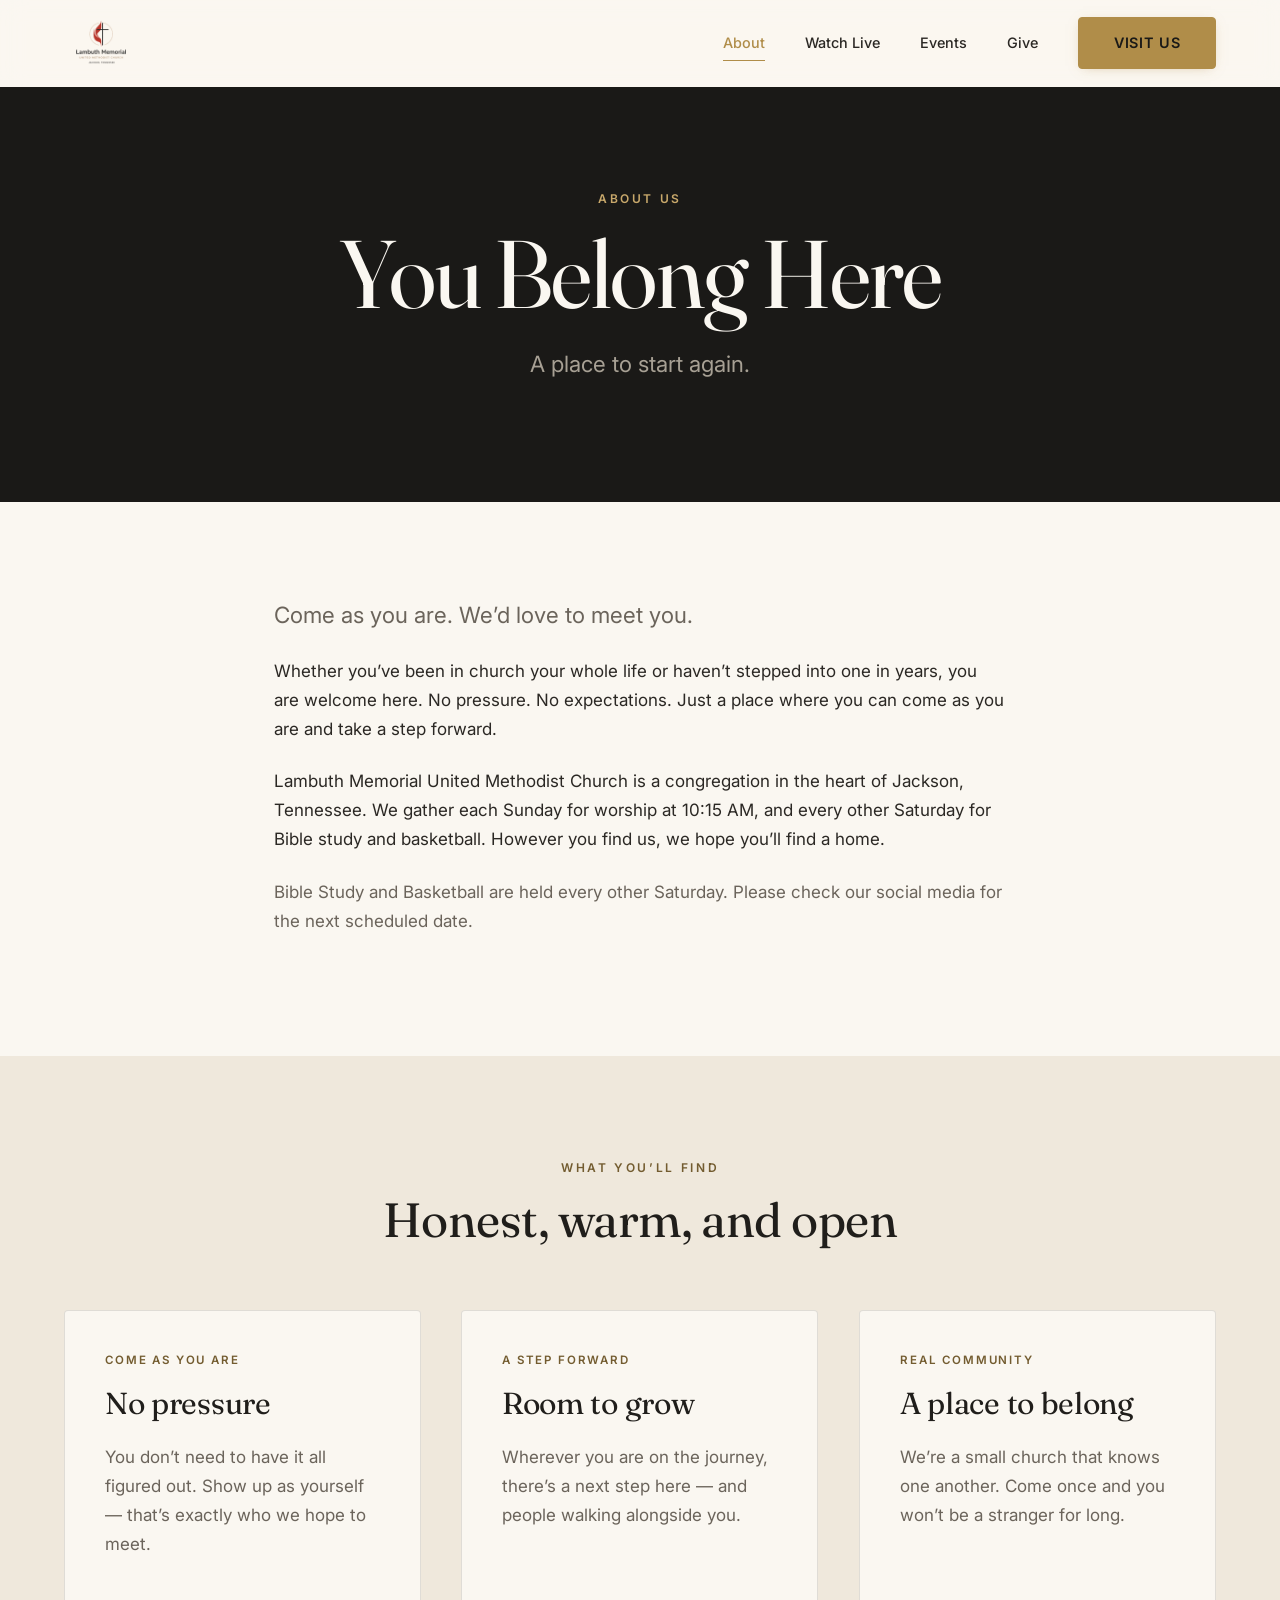
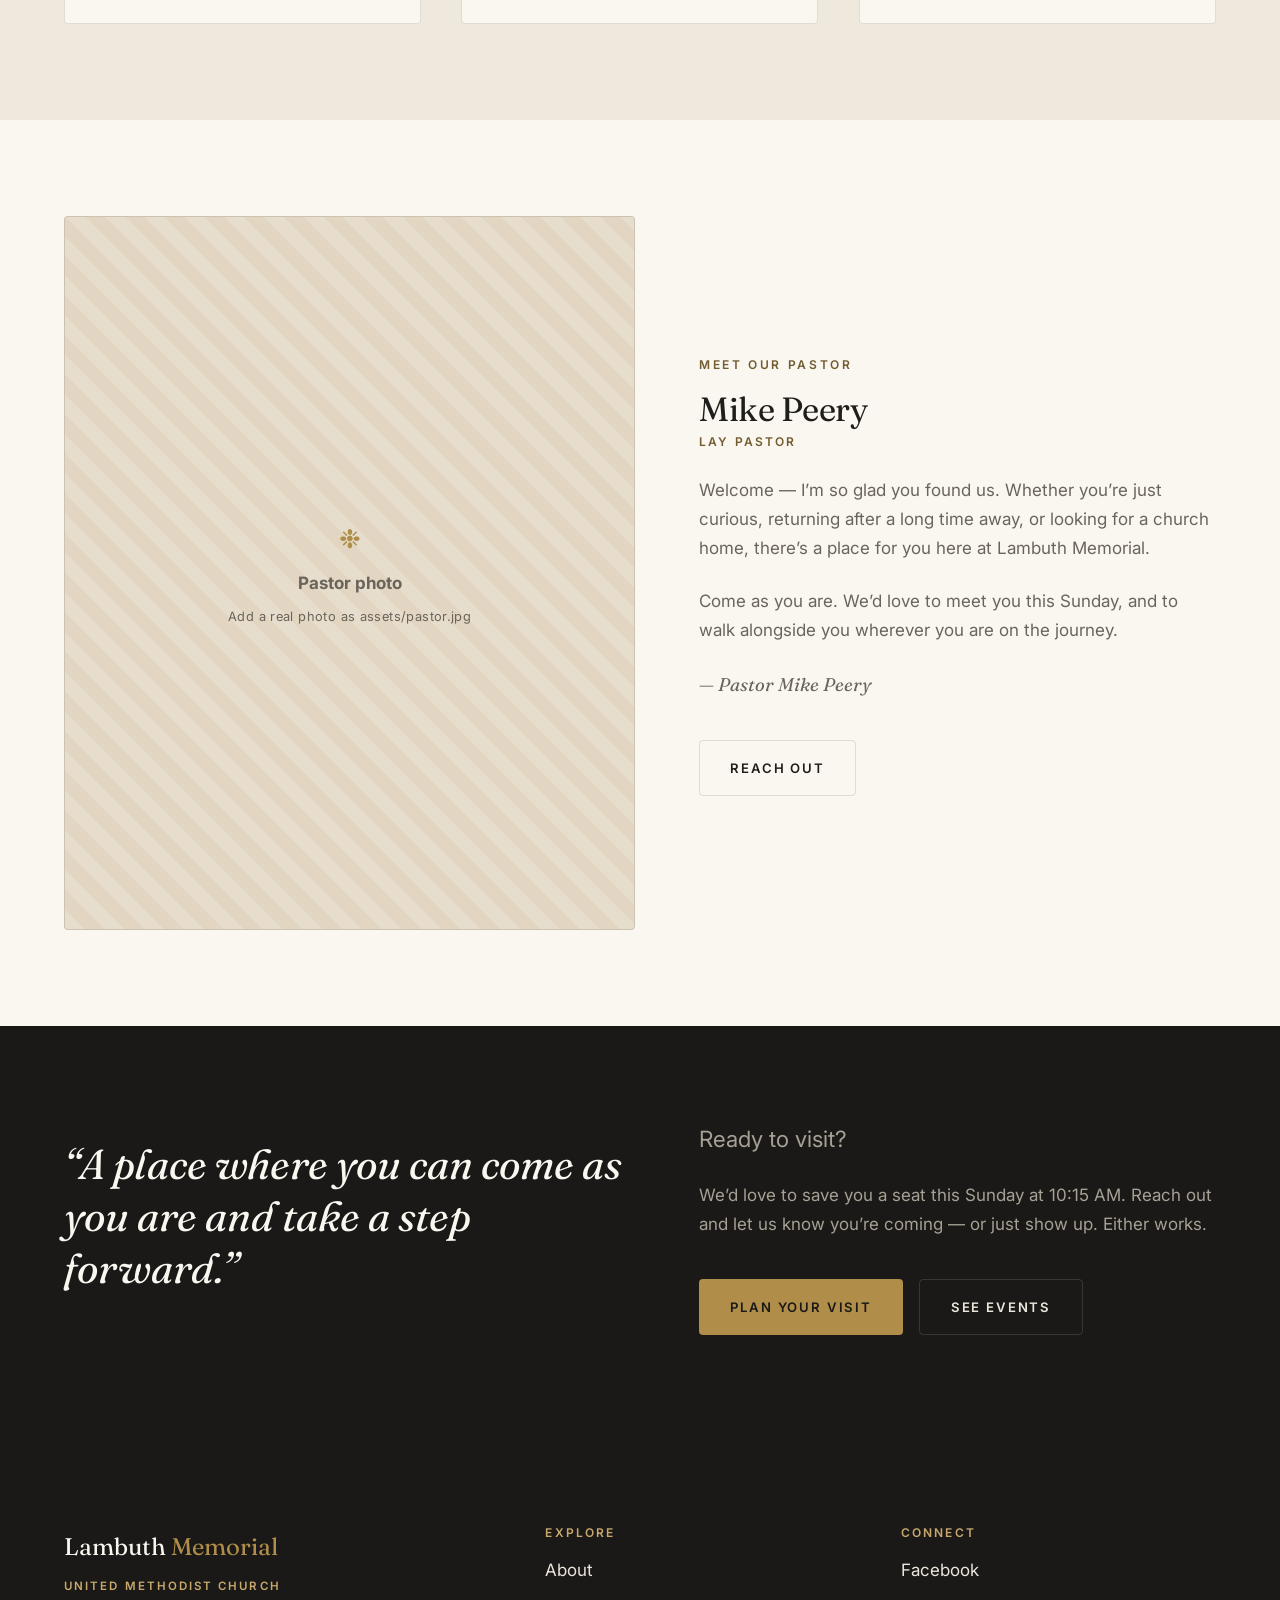
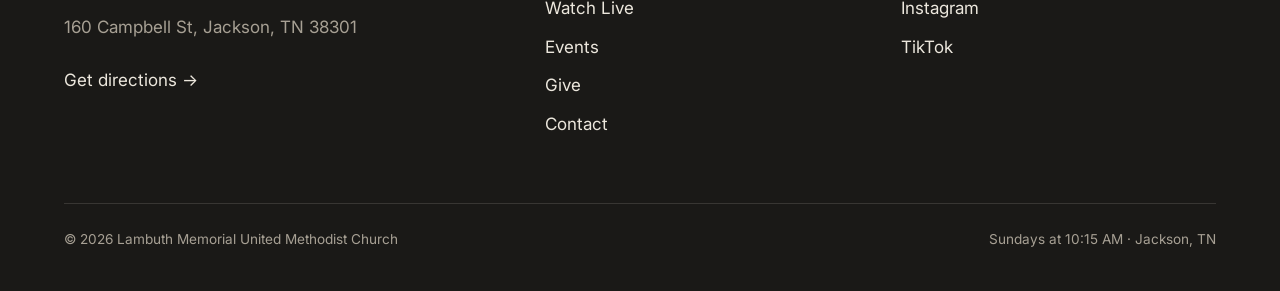
==== about.html @ 9a9e2054 "Audit polish: instant hero, skip links, reduced-motion, AA contrast, favicon set, schema geo/hours, " ====
<!DOCTYPE html>
<html lang="en">
<head>
  <meta charset="UTF-8" />
  <meta name="viewport" content="width=device-width, initial-scale=1.0" />
  <script>document.documentElement.classList.add("js");</script>
  <title>About — Lambuth Memorial United Methodist Church</title>
  <meta name="description" content="About Lambuth Memorial United Methodist Church in Jackson, TN. A welcoming congregation where you can come as you are and take a step forward." />
  <link rel="canonical" href="https://www.lambuthmemorialumc.com/about.html" />

  <!-- Open Graph (Facebook, Messenger, iMessage, LinkedIn, etc.) -->
  <meta property="og:type" content="website" />
  <meta property="og:site_name" content="Lambuth Memorial United Methodist Church" />
  <meta property="og:title" content="About — Lambuth Memorial United Methodist Church" />
  <meta property="og:description" content="About Lambuth Memorial United Methodist Church in Jackson, TN. A welcoming congregation where you can come as you are and take a step forward." />
  <meta property="og:url" content="https://www.lambuthmemorialumc.com/about.html" />
  <meta property="og:image" content="https://www.lambuthmemorialumc.com/assets/og-image.png" />
  <meta property="og:image:width" content="1200" />
  <meta property="og:image:height" content="630" />
  <meta property="og:image:alt" content="Lambuth Memorial United Methodist Church" />
  <meta property="og:locale" content="en_US" />

  <!-- Twitter / X Card -->
  <meta name="twitter:card" content="summary_large_image" />
  <meta name="twitter:title" content="About — Lambuth Memorial United Methodist Church" />
  <meta name="twitter:description" content="About Lambuth Memorial United Methodist Church in Jackson, TN. A welcoming congregation where you can come as you are and take a step forward." />
  <meta name="twitter:image" content="https://www.lambuthmemorialumc.com/assets/og-image.png" />

  <link rel="preconnect" href="https://fonts.googleapis.com" />
  <link rel="preconnect" href="https://fonts.gstatic.com" crossorigin />
  <link href="https://fonts.googleapis.com/css2?family=Fraunces:ital,opsz,wght@0,9..144,400;0,9..144,500;1,9..144,400&family=Inter:wght@400;500;600&display=swap" rel="stylesheet" />
  <link rel="icon" href="assets/favicon.ico" sizes="any" />
  <link rel="icon" type="image/png" sizes="32x32" href="assets/favicon-32x32.png" />
  <link rel="icon" type="image/png" sizes="16x16" href="assets/favicon-16x16.png" />
  <link rel="apple-touch-icon" href="assets/apple-touch-icon.png" />
  <link rel="manifest" href="site.webmanifest" />
  <link rel="stylesheet" href="css/styles.css" />
</head>
<body>
  <a class="skip-link" href="#main">Skip to content</a>

  <header class="header" data-header>
    <div class="container header__inner">
      <a class="brand" href="index.html" aria-label="Lambuth Memorial United Methodist Church — Home">
        <img class="brand__logo" src="assets/logo-320.png" width="320" height="320" alt="Lambuth Memorial United Methodist Church, Jackson, Tennessee" />
      </a>
      <button class="nav-toggle" data-nav-toggle aria-label="Toggle menu" aria-expanded="false">
        <span></span><span></span><span></span>
      </button>
      <nav class="nav" data-nav>
        <a href="about.html" class="is-active">About</a>
        <a href="watch.html">Watch Live</a>
        <a href="events.html">Events</a>
        <a href="give.html">Give</a>
        <a href="contact.html" class="nav__mobile-link">Contact</a>
        <a href="contact.html" class="btn btn--dark nav__cta"><span class="nav__cta-desktop">Visit Us</span><span class="nav__cta-mobile">Plan Your Visit</span></a>
      </nav>
    </div>
  </header>

  <main id="main" tabindex="-1">
    <!-- PAGE HERO -->
    <section class="section section--dark">
      <div class="container container--narrow center">
        <span class="eyebrow eyebrow--on-dark">About Us</span>
        <h1 class="display">You Belong Here</h1>
        <p class="lede">A place to start again.</p>
      </div>
    </section>

    <!-- STORY -->
    <section class="section">
      <div class="container container--narrow">
        <p class="lede" data-reveal>
          Come as you are. We&rsquo;d love to meet you.
        </p>
        <p data-reveal data-reveal-delay="1">
          Whether you&rsquo;ve been in church your whole life or haven&rsquo;t stepped into one
          in years, you are welcome here. No pressure. No expectations. Just a place where you
          can come as you are and take a step forward.
        </p>
        <p data-reveal data-reveal-delay="1">
          Lambuth Memorial United Methodist Church is a congregation in the heart of Jackson, Tennessee.
          We gather each Sunday for worship at 10:15 AM, and every other Saturday for
          Bible study and basketball. However you find us, we hope you&rsquo;ll find a home.
        </p>
        <p class="text-muted" data-reveal data-reveal-delay="1">
          Bible Study and Basketball are held every other Saturday. Please check our social
          media for the next scheduled date.
        </p>
      </div>
    </section>

    <!-- VALUES -->
    <section class="section section--beige">
      <div class="container">
        <div class="center" style="margin-bottom: var(--space-5);">
          <span class="eyebrow" data-reveal>What You&rsquo;ll Find</span>
          <h2 class="h2" data-reveal data-reveal-delay="1">Honest, warm, and open</h2>
        </div>
        <div class="grid grid--3">
          <div class="card" data-reveal>
            <div class="card__kicker">Come as you are</div>
            <h3 class="h3">No pressure</h3>
            <p class="text-muted">
              You don&rsquo;t need to have it all figured out. Show up as yourself —
              that&rsquo;s exactly who we hope to meet.
            </p>
          </div>
          <div class="card" data-reveal data-reveal-delay="1">
            <div class="card__kicker">A step forward</div>
            <h3 class="h3">Room to grow</h3>
            <p class="text-muted">
              Wherever you are on the journey, there&rsquo;s a next step here —
              and people walking alongside you.
            </p>
          </div>
          <div class="card" data-reveal data-reveal-delay="2">
            <div class="card__kicker">Real community</div>
            <h3 class="h3">A place to belong</h3>
            <p class="text-muted">
              We&rsquo;re a small church that knows one another. Come once and you
              won&rsquo;t be a stranger for long.
            </p>
          </div>
        </div>
      </div>
    </section>

    <!-- PASTOR
         ============================================================
         TO REPLACE WITH THE REAL PASTOR LATER:
         1. Add a photo to the assets/ folder, e.g. assets/pastor.jpg
         2. In the portrait below, delete the <div class="photo-slot">...</div>
            and replace it with:
              <img src="assets/pastor.jpg" alt="Pastor [Name]" />
         3. Update the name, role, welcome paragraphs, and signature text.
         ============================================================ -->
    <section class="section">
      <div class="container">
        <div class="split">
          <div class="pastor__portrait" data-reveal>
            <div class="photo-slot">
              <span class="photo-slot__icon">&#10057;</span>
              <strong>Pastor photo</strong>
              <small>Add a real photo as assets/pastor.jpg</small>
            </div>
          </div>
          <div data-reveal data-reveal-delay="1">
            <span class="eyebrow">Meet Our Pastor</span>
            <h2 class="pastor__name">Mike Peery</h2>
            <div class="pastor__role">Lay Pastor</div>
            <p class="text-muted">
              Welcome — I&rsquo;m so glad you found us. Whether you&rsquo;re just curious,
              returning after a long time away, or looking for a church home, there&rsquo;s
              a place for you here at Lambuth Memorial.
            </p>
            <p class="text-muted">
              Come as you are. We&rsquo;d love to meet you this Sunday, and to walk alongside
              you wherever you are on the journey.
            </p>
            <p class="pastor__sign">— Pastor Mike Peery</p>
            <div class="btn-row">
              <a href="contact.html" class="btn btn--outline">Reach Out</a>
            </div>
          </div>
        </div>
      </div>
    </section>

    <!-- QUOTE -->
    <section class="section section--dark">
      <div class="container">
        <div class="split">
          <p class="pull" data-reveal>
            &ldquo;A place where you can come as you are and take a step forward.&rdquo;
          </p>
          <div data-reveal data-reveal-delay="1">
            <p class="lede">Ready to visit?</p>
            <p class="text-muted">
              We&rsquo;d love to save you a seat this Sunday at 10:15 AM. Reach out and
              let us know you&rsquo;re coming — or just show up. Either works.
            </p>
            <div class="btn-row">
              <a href="contact.html" class="btn btn--gold">Plan Your Visit</a>
              <a href="events.html" class="btn btn--outline-light">See Events</a>
            </div>
          </div>
        </div>
      </div>
    </section>
  </main>

  <footer class="footer">
    <div class="container">
      <div class="footer__grid">
        <div>
          <div class="footer__brand">Lambuth <span>Memorial</span></div>
          <p class="footer__umc">United Methodist Church</p>
          <p data-site="address">160 Campbell St, Jackson, TN 38301</p>
          <p><a href="#" data-site="maps-link" target="_blank" rel="noopener">Get directions &rarr;</a></p>
        </div>
        <div>
          <h4>Explore</h4>
          <nav class="footer__links">
            <a href="about.html">About</a>
            <a href="watch.html">Watch Live</a>
            <a href="events.html">Events</a>
            <a href="give.html">Give</a>
            <a href="contact.html">Contact</a>
          </nav>
        </div>
        <div>
          <h4>Connect</h4>
          <nav class="footer__links">
            <a href="#" data-site="facebook" target="_blank" rel="noopener">Facebook</a>
            <a href="#" data-site="instagram" target="_blank" rel="noopener">Instagram</a>
            <a href="#" data-site="tiktok" target="_blank" rel="noopener">TikTok</a>
          </nav>
        </div>
      </div>
      <div class="footer__bottom">
        <span>&copy; <span data-site="year">2026</span> <span data-site="name">Lambuth Memorial United Methodist Church</span></span>
        <span>Sundays at 10:15 AM &middot; Jackson, TN</span>
      </div>
    </div>
  </footer>

  <script src="js/main.js"></script>
</body>
</html>
---- css/styles.css ----
/* ============================================================
   LAMBUTH MEMORIAL CHURCH
   Design system: premium boutique church
   Charcoal / warm white / beige / muted gold
   Serif editorial headlines + clean sans body
   ============================================================ */

/* ---------- Design tokens ---------- */
:root {
  /* Color */
  --charcoal:      #1a1917;
  --charcoal-soft: #24221f;
  --ink:           #201e1b;
  --white-warm:    #faf7f1;
  --beige:         #efe8dc;
  --beige-deep:    #e3d9c8;
  --gold:          #b08d49;  /* bright gold: button fills + accents on dark backgrounds */
  --gold-soft:     #c8a86b;  /* light gold: accents on dark backgrounds */
  --gold-ink:      #735c30;  /* deep gold: small gold TEXT on light backgrounds (meets WCAG AA) */
  --text:          #2b2824;
  --text-muted:    #6b645b;
  --text-muted-strong: #5f584f; /* muted text on beige/beige-deep strips (meets WCAG AA) */
  --text-on-dark:  #ece7dd;
  --text-on-dark-muted: #a7a094;
  --line:          rgba(26, 25, 23, 0.12);
  --line-dark:     rgba(236, 231, 221, 0.14);

  /* Type */
  --font-serif: "Fraunces", "Cormorant Garamond", Georgia, "Times New Roman", serif;
  --font-sans:  "Inter", -apple-system, BlinkMacSystemFont, "Segoe UI", Roboto, Helvetica, Arial, sans-serif;

  /* Spacing scale */
  --space-1: 0.5rem;
  --space-2: 1rem;
  --space-3: 1.5rem;
  --space-4: 2.5rem;
  --space-5: 4rem;
  --space-6: 6rem;
  --space-7: 9rem;

  /* Layout */
  --maxw: 1200px;
  --maxw-narrow: 780px;
  --radius: 4px;
  --header-h: 86px;

  --ease: cubic-bezier(0.22, 1, 0.36, 1);
}

/* ---------- Reset ---------- */
*,
*::before,
*::after { box-sizing: border-box; }

html {
  scroll-behavior: smooth;
  -webkit-text-size-adjust: 100%;
}

body {
  margin: 0;
  font-family: var(--font-sans);
  font-size: 1.0625rem;
  line-height: 1.7;
  color: var(--text);
  background: var(--white-warm);
  -webkit-font-smoothing: antialiased;
  text-rendering: optimizeLegibility;
}

body.nav-open { overflow: hidden; }

img { max-width: 100%; display: block; }

a { color: inherit; text-decoration: none; }

h1, h2, h3, h4 {
  font-family: var(--font-serif);
  font-weight: 400;
  line-height: 1.08;
  letter-spacing: -0.01em;
  margin: 0 0 var(--space-3);
  color: var(--ink);
}

p { margin: 0 0 var(--space-3); }

/* ---------- Typography scale ---------- */
.display {
  font-size: clamp(2.75rem, 8vw, 6rem);
  line-height: 1.02;
  letter-spacing: -0.02em;
}
.h1 { font-size: clamp(2.25rem, 5.5vw, 4rem); }
.h2 { font-size: clamp(1.9rem, 4vw, 3rem); }
.h3 { font-size: clamp(1.35rem, 2.5vw, 1.9rem); }

.eyebrow {
  font-family: var(--font-sans);
  font-size: 0.75rem;
  font-weight: 600;
  letter-spacing: 0.22em;
  text-transform: uppercase;
  color: var(--gold-ink);
  margin: 0 0 var(--space-2);
  display: inline-block;
}
.eyebrow--on-dark { color: var(--gold-soft); }

.lede {
  font-size: clamp(1.15rem, 2vw, 1.4rem);
  line-height: 1.55;
  color: var(--text-muted);
}
.text-muted { color: var(--text-muted); }

/* ---------- Layout helpers ---------- */
.container {
  width: 100%;
  max-width: var(--maxw);
  margin: 0 auto;
  padding: 0 var(--space-3);
}
.container--narrow { max-width: var(--maxw-narrow); }

.section { padding: var(--space-6) 0; }
.section--tight { padding: var(--space-5) 0; }

.section--dark {
  background: var(--charcoal);
  color: var(--text-on-dark);
}
.section--dark h1,
.section--dark h2,
.section--dark h3 { color: var(--white-warm); }
.section--dark .lede,
.section--dark .text-muted { color: var(--text-on-dark-muted); }

.section--beige { background: var(--beige); }

.center { text-align: center; }
.mx-auto { margin-left: auto; margin-right: auto; }
.stack > * + * { margin-top: var(--space-3); }

/* ---------- Buttons ---------- */
.btn {
  display: inline-flex;
  align-items: center;
  justify-content: center;
  gap: 0.5rem;
  font-family: var(--font-sans);
  font-size: 0.82rem;
  font-weight: 600;
  letter-spacing: 0.14em;
  text-transform: uppercase;
  padding: 1rem 1.9rem;
  border-radius: var(--radius);
  border: 1px solid transparent;
  cursor: pointer;
  transition: transform 0.25s var(--ease), background 0.25s var(--ease),
    color 0.25s var(--ease), border-color 0.25s var(--ease);
}
.btn:hover { transform: translateY(-2px); }

.btn--gold { background: var(--gold); color: #1a1917; }
.btn--gold:hover { background: var(--gold-soft); }

.btn--dark { background: var(--charcoal); color: var(--white-warm); }
.btn--dark:hover { background: var(--charcoal-soft); }

.btn--outline {
  background: transparent;
  border-color: var(--line);
  color: var(--ink);
}
.btn--outline:hover { border-color: var(--gold); color: var(--gold); }

.btn--light {
  background: var(--white-warm);
  color: var(--ink);
  border-color: transparent;
}
.btn--light:hover { background: var(--beige); }

.btn--outline-light {
  background: transparent;
  border-color: var(--line-dark);
  color: var(--text-on-dark);
}
.btn--outline-light:hover { border-color: var(--gold-soft); color: var(--gold-soft); }

.btn.is-disabled {
  opacity: 0.45;
  pointer-events: none;
  cursor: default;
  transform: none;
}

.btn-row {
  display: flex;
  flex-wrap: wrap;
  gap: var(--space-2);
  margin-top: var(--space-4);
}
.btn-row.center { justify-content: center; }

/* ---------- Header / nav ---------- */
.header {
  position: sticky;
  top: 0;
  z-index: 100;
  background: rgba(250, 247, 241, 0.82);
  backdrop-filter: saturate(140%) blur(12px);
  -webkit-backdrop-filter: saturate(140%) blur(12px);
  border-bottom: 1px solid transparent;
  transition: border-color 0.3s var(--ease), background 0.3s var(--ease);
}
.header.is-scrolled {
  border-bottom-color: var(--line);
  background: rgba(250, 247, 241, 0.94);
}
.header__inner {
  height: var(--header-h);
  display: flex;
  align-items: center;
  justify-content: space-between;
}
.brand {
  display: inline-flex;
  align-items: center;
  line-height: 0;
}
.brand__logo {
  height: 74px;
  width: auto;
  display: block;
  transition: transform 0.3s var(--ease), opacity 0.3s var(--ease);
}
.brand:hover .brand__logo { opacity: 0.85; }

.nav {
  display: flex;
  align-items: center;
  gap: var(--space-4);
}
.nav a {
  font-size: 0.9rem;
  font-weight: 500;
  color: var(--text);
  position: relative;
  padding: 0.25rem 0;
  transition: color 0.2s var(--ease);
}
.nav a::after {
  content: "";
  position: absolute;
  left: 0; bottom: -2px;
  width: 0; height: 1px;
  background: var(--gold);
  transition: width 0.28s var(--ease);
}
.nav a:hover { color: var(--gold); }
.nav a:hover::after,
.nav a.is-active::after { width: 100%; }
.nav a.is-active { color: var(--gold); }
.nav .btn { text-transform: uppercase; }
.nav .btn::after { display: none; }

/* Desktop defaults: Contact link is mobile-only; CTA reads "Visit Us" */
.nav__mobile-link { display: none; }
.nav__cta-desktop { display: inline; }
.nav__cta-mobile { display: none; }

/* Primary CTA in the navigation ("Visit Us") */
.nav .btn--dark {
  background: var(--gold);
  color: #1a1917;
  border: 1px solid var(--gold);
  font-weight: 600;
  letter-spacing: 0.05em;           /* tighter, more refined than the base 0.14em */
  padding: 0.82rem 2.15rem;         /* a little more horizontal breathing room */
  border-radius: var(--radius);
  box-shadow: 0 2px 12px -5px rgba(176, 141, 73, 0.55);
  transition: transform 0.24s var(--ease), background 0.24s var(--ease),
    color 0.24s var(--ease), border-color 0.24s var(--ease),
    box-shadow 0.24s var(--ease);
}
.nav .btn--dark:hover {
  background: var(--charcoal);       /* elegant gold -> charcoal invert */
  color: var(--gold-soft);
  border-color: var(--gold);
  transform: translateY(-2px) scale(1.02);
  box-shadow: 0 12px 26px -12px rgba(26, 25, 23, 0.6);
}
.nav .btn--dark:active {
  transform: translateY(0) scale(0.99);
}
/* Keep it legible on the Contact page, where it also carries .is-active */
.nav .btn--dark.is-active { color: #1a1917; }
.nav .btn--dark.is-active:hover { color: var(--gold-soft); }

.nav-toggle {
  display: none;
  flex-direction: column;
  justify-content: center;
  gap: 5px;
  width: 44px;
  height: 44px;
  background: none;
  border: none;
  cursor: pointer;
  padding: 0;
}
.nav-toggle span {
  display: block;
  width: 24px;
  height: 2px;
  background: var(--ink);
  transition: transform 0.3s var(--ease), opacity 0.2s var(--ease);
}
.nav-toggle.is-open span:nth-child(1) { transform: translateY(7px) rotate(45deg); }
.nav-toggle.is-open span:nth-child(2) { opacity: 0; }
.nav-toggle.is-open span:nth-child(3) { transform: translateY(-7px) rotate(-45deg); }

/* ---------- Hero ---------- */
.hero {
  position: relative;
  background: var(--charcoal);
  color: var(--text-on-dark);
  overflow: hidden;
}
/* Background layer: solid color today, drop-in photo or video later.
   To use a photo:  <div class="hero__media"><img src="assets/hero.jpg" alt="" /></div>
   To use a video:  <div class="hero__media"><video autoplay muted loop playsinline poster="assets/hero.jpg"><source src="assets/hero.mp4" type="video/mp4" /></video></div>
   No other changes needed — the overlay below keeps text readable over anything. */
.hero__media {
  position: absolute;
  inset: 0;
  background:
    radial-gradient(120% 80% at 70% 20%, rgba(176,141,73,0.18), transparent 60%),
    linear-gradient(180deg, #201e1b 0%, #17110c 100%);
}
.hero__media img,
.hero__media video {
  width: 100%; height: 100%;
  object-fit: cover;
  display: block;
}
/* Dark overlay keeps the (left-aligned) hero text readable over any background */
.hero__overlay {
  position: absolute;
  inset: 0;
  background:
    linear-gradient(90deg, rgba(20,18,15,0.72) 0%, rgba(20,18,15,0.34) 52%, rgba(20,18,15,0.08) 100%),
    linear-gradient(180deg, rgba(20,18,15,0.28) 0%, rgba(20,18,15,0.62) 100%);
}
.hero__inner {
  position: relative;
  z-index: 2;
  /* Left-aligned with intentional, luxurious breathing room from the edge */
  padding: clamp(5rem, 16vh, 11rem)
           var(--space-3)
           clamp(4rem, 12vh, 8rem)
           clamp(1.5rem, 7vw, 8rem);
}
.hero__title { color: var(--white-warm); margin-bottom: var(--space-3); }
.hero__sub {
  font-family: var(--font-serif);
  font-style: italic;
  font-size: clamp(1.25rem, 3vw, 2rem);
  color: var(--gold-soft);
  margin-bottom: var(--space-4);
}
.hero__lede { max-width: 46ch; color: var(--text-on-dark-muted); }

/* ---------- Info bar ---------- */
.infobar {
  background: var(--beige-deep);
  border-bottom: 1px solid var(--line);
}
.infobar__grid {
  display: grid;
  grid-template-columns: repeat(3, 1fr);
  gap: var(--space-3);
  padding: var(--space-4) 0;
}
.infobar__item { }
.infobar__label {
  font-size: 0.72rem;
  font-weight: 600;
  letter-spacing: 0.18em;
  text-transform: uppercase;
  color: var(--gold-ink);
  margin-bottom: 0.35rem;
}
.infobar__value {
  font-family: var(--font-serif);
  font-size: clamp(1.1rem, 2vw, 1.5rem);
  color: var(--ink);
  line-height: 1.2;
}
.infobar__value small {
  display: block;
  font-family: var(--font-sans);
  font-size: 0.85rem;
  color: var(--text-muted-strong);
  margin-top: 0.2rem;
}

/* ---------- Generic grids ---------- */
.grid {
  display: grid;
  gap: var(--space-4);
}
.grid--2 { grid-template-columns: repeat(2, 1fr); }
.grid--3 { grid-template-columns: repeat(3, 1fr); }
.split {
  display: grid;
  grid-template-columns: 1.05fr 0.95fr;
  gap: clamp(2rem, 5vw, 5rem);
  align-items: center;
}

/* ---------- Cards ---------- */
.card {
  background: var(--white-warm);
  border: 1px solid var(--line);
  border-radius: var(--radius);
  padding: var(--space-4);
  transition: transform 0.3s var(--ease), box-shadow 0.3s var(--ease);
}
.card:hover {
  transform: translateY(-4px);
  box-shadow: 0 18px 40px -24px rgba(26,25,23,0.45);
}
.card__kicker {
  font-size: 0.72rem;
  font-weight: 600;
  letter-spacing: 0.16em;
  text-transform: uppercase;
  color: var(--gold-ink);
  margin-bottom: var(--space-2);
}
/* On dark cards, keep the lighter gold for legibility */
.card--dark .card__kicker { color: var(--gold-soft); }
.card--dark {
  background: var(--charcoal-soft);
  border-color: var(--line-dark);
  color: var(--text-on-dark);
}
.card--dark h3 { color: var(--white-warm); }
/* Warm, static info card (no hover lift) — used for "What to Expect". */
.card--soft {
  background: var(--beige);
  border-color: var(--line);
}
.card--soft:hover {
  transform: none;
  box-shadow: none;
}

/* ---------- Service rows (from main.js) ---------- */
.services {
  border-top: 1px solid var(--line);
}
.service-row {
  display: flex;
  align-items: baseline;
  justify-content: space-between;
  gap: var(--space-3);
  padding: var(--space-3) 0;
  border-bottom: 1px solid var(--line);
}
.service-row__name {
  font-family: var(--font-serif);
  font-size: clamp(1.3rem, 3vw, 1.9rem);
  color: var(--ink);
}
.service-row__meta {
  display: flex;
  align-items: baseline;
  gap: var(--space-3);
  text-align: right;
}
.service-row__day {
  font-size: 0.9rem;
  color: var(--text-muted);
}
.service-row__time {
  font-size: 1.05rem;
  font-weight: 600;
  color: var(--gold-ink);
  min-width: 5.5ch;
}
.section--dark .services { border-color: var(--line-dark); }
.section--dark .service-row { border-color: var(--line-dark); }
.section--dark .service-row__name { color: var(--white-warm); }
.section--dark .service-row__day { color: var(--text-on-dark-muted); }
/* On dark sections, keep the lighter gold for the time */
.section--dark .service-row__time { color: var(--gold-soft); }

/* ---------- Media / image blocks ---------- */
.media {
  border-radius: var(--radius);
  overflow: hidden;
  background: var(--beige-deep);
  aspect-ratio: 4 / 5;
}
.media img { width: 100%; height: 100%; object-fit: cover; }
.media--wide { aspect-ratio: 16 / 10; }

/* Placeholder tile shown until real photos are added */
.photo-slot {
  display: flex;
  flex-direction: column;
  align-items: center;
  justify-content: center;
  gap: 0.5rem;
  height: 100%;
  min-height: 260px;
  background:
    repeating-linear-gradient(45deg, #e7ddcc 0 14px, #e2d6c2 14px 28px);
  color: var(--text-muted);
  text-align: center;
  padding: var(--space-3);
}
.photo-slot__icon {
  font-family: var(--font-serif);
  font-size: 1.6rem;
  color: var(--gold);
}
.photo-slot small { font-size: 0.8rem; letter-spacing: 0.03em; }

/* ---------- Video / livestream ---------- */
.video-frame {
  position: relative;
  width: 100%;
  aspect-ratio: 16 / 9;
  border-radius: var(--radius);
  overflow: hidden;
  background: #000;
}
.video-frame iframe {
  position: absolute; inset: 0;
  width: 100%; height: 100%; border: 0;
}
.video-placeholder {
  border: 1px solid var(--line-dark);
  border-radius: var(--radius);
  padding: clamp(2rem, 6vw, 4rem);
  text-align: center;
  background: var(--charcoal-soft);
}
.video-placeholder__eyebrow {
  font-size: 0.72rem;
  font-weight: 600;
  letter-spacing: 0.2em;
  text-transform: uppercase;
  color: var(--gold-soft);
}
.video-placeholder__title {
  font-family: var(--font-serif);
  font-size: clamp(1.4rem, 3vw, 2rem);
  color: var(--white-warm);
  margin: var(--space-2) 0 var(--space-1);
}
.video-placeholder__text {
  color: var(--text-on-dark-muted);
  max-width: 42ch;
  margin: 0 auto var(--space-3);
}

/* Empty livestream area, shaped like the real 16:9 player */
.video-frame--empty {
  background:
    radial-gradient(120% 80% at 50% 30%, rgba(176,141,73,0.14), transparent 60%),
    var(--charcoal-soft);
  border: 1px solid var(--line-dark);
  display: flex;
  align-items: center;
  justify-content: center;
  text-align: center;
}
.video-empty { padding: clamp(1.5rem, 5vw, 3rem); max-width: 46ch; }
.video-empty .video-placeholder__text { margin-bottom: 0; }

/* "Watch on Facebook" backup shown below the player (never the main action) */
.watch-backup {
  display: flex;
  align-items: center;
  justify-content: center;
  flex-wrap: wrap;
  gap: var(--space-2);
  margin-top: var(--space-3);
}
.watch-backup__label { font-size: 0.9rem; color: var(--text-on-dark-muted); }
.btn--sm { padding: 0.7rem 1.4rem; font-size: 0.75rem; }
.btn--lg { padding: 1.15rem 2.4rem; font-size: 0.9rem; }

/* ---------- Give / donation widget ---------- */
.give-card {
  background: var(--white-warm);
  border: 1px solid var(--line);
  border-radius: var(--radius);
  padding: clamp(1.75rem, 5vw, 3rem);
  box-shadow: 0 24px 60px -40px rgba(26, 25, 23, 0.4);
}

/* Frequency segmented control */
.give-freq {
  display: flex;
  gap: 0.35rem;
  width: fit-content;
  margin: 0 auto var(--space-4);
  padding: 0.35rem;
  background: var(--beige);
  border-radius: 999px;
}
.give-freq__btn {
  font-family: var(--font-sans);
  font-size: 0.85rem;
  font-weight: 600;
  letter-spacing: 0.02em;
  color: var(--text-muted);
  background: transparent;
  border: none;
  border-radius: 999px;
  padding: 0.6rem 1.2rem;
  cursor: pointer;
  transition: background 0.25s var(--ease), color 0.25s var(--ease), box-shadow 0.25s var(--ease);
}
.give-freq__btn.is-selected {
  background: var(--white-warm);
  color: var(--ink);
  box-shadow: 0 2px 8px -3px rgba(26, 25, 23, 0.3);
}

/* Suggested amounts */
.give-amounts {
  display: grid;
  grid-template-columns: repeat(4, 1fr);
  gap: 0.65rem;
}
.give-amt {
  font-family: var(--font-serif);
  font-size: 1.25rem;
  color: var(--ink);
  background: transparent;
  border: 1px solid var(--line);
  border-radius: var(--radius);
  padding: 0.9rem 0.5rem;
  cursor: pointer;
  transition: border-color 0.2s var(--ease), background 0.2s var(--ease),
    color 0.2s var(--ease), transform 0.15s var(--ease);
}
.give-amt:hover { border-color: var(--gold); transform: translateY(-1px); }
.give-amt.is-selected {
  background: var(--gold);
  border-color: var(--gold);
  color: #1a1917;
}
.give-amt--wide {
  grid-column: 1 / -1;
  font-family: var(--font-sans);
  font-size: 0.9rem;
  font-weight: 600;
  letter-spacing: 0.04em;
  text-transform: uppercase;
}

/* Custom amount field */
.give-custom { margin-top: var(--space-3); }
.give-custom__label {
  display: block;
  font-size: 0.8rem;
  font-weight: 600;
  letter-spacing: 0.06em;
  text-transform: uppercase;
  color: var(--text-muted);
  margin-bottom: 0.4rem;
}
.give-custom__field {
  display: flex;
  align-items: center;
  border: 1px solid var(--line);
  border-radius: var(--radius);
  background: var(--white-warm);
  overflow: hidden;
}
.give-custom__field:focus-within { border-color: var(--gold); }
.give-custom__prefix {
  font-family: var(--font-serif);
  font-size: 1.2rem;
  color: var(--text-muted);
  padding: 0 0.5rem 0 1rem;
}
.give-custom__field input {
  flex: 1;
  border: none;
  background: transparent;
  font-family: var(--font-sans);
  font-size: 1.1rem;
  padding: 0.85rem 1rem 0.85rem 0.25rem;
  color: var(--text);
}
.give-custom__field input:focus { outline: none; }

/* Action */
.give-action { margin-top: var(--space-4); text-align: center; }
.give-action .btn--lg { width: 100%; }
.give-summary {
  font-size: 0.95rem;
  font-weight: 600;
  color: var(--ink);
  margin: var(--space-2) auto 0;
}
.give-monthly-note {
  font-size: 0.85rem;
  color: var(--text-muted);
  max-width: 46ch;
  margin: 0.4rem auto 0;
}
.give-note {
  font-size: 0.85rem;
  color: var(--text-muted);
  max-width: 44ch;
  margin: var(--space-3) auto 0;
}
.give-setup {
  font-size: 0.95rem;
  color: var(--ink);
  background: rgba(176, 141, 73, 0.10);
  border: 1px solid rgba(176, 141, 73, 0.5);
  border-radius: var(--radius);
  padding: 1rem 1.15rem;
  max-width: 48ch;
  margin: 0 auto;
}
.give-setup a { color: var(--gold-ink); text-decoration: underline; text-underline-offset: 2px; }

@media (max-width: 520px) {
  .give-amounts { grid-template-columns: repeat(2, 1fr); }
  .give-freq { width: 100%; }
  .give-freq__btn { flex: 1; text-align: center; }
}

/* Tappable church address (opens the right maps app per device) */
.addr-link { cursor: pointer; transition: color 0.2s var(--ease); }
.addr-link:hover,
.addr-link:focus-visible { color: var(--gold); outline: none; text-decoration: underline; text-underline-offset: 3px; }

/* ---------- Map ---------- */
.map-frame {
  width: 100%;
  aspect-ratio: 16 / 9;
  border-radius: var(--radius);
  overflow: hidden;
  border: 1px solid var(--line);
}
.map-frame iframe { width: 100%; height: 100%; border: 0; display: block; }

/* ---------- Quote / verse ---------- */
.pull {
  font-family: var(--font-serif);
  font-size: clamp(1.6rem, 4vw, 2.6rem);
  line-height: 1.25;
  font-style: italic;
  color: var(--ink);
  max-width: 24ch;
}
.section--dark .pull { color: var(--white-warm); }

/* ---------- Contact form ---------- */
.form { display: grid; gap: var(--space-3); }
.field { display: grid; gap: 0.4rem; }
.field label {
  font-size: 0.8rem;
  font-weight: 600;
  letter-spacing: 0.06em;
  text-transform: uppercase;
  color: var(--text-muted);
}
.field input,
.field textarea {
  font-family: var(--font-sans);
  font-size: 1rem;
  padding: 0.85rem 1rem;
  border: 1px solid var(--line);
  border-radius: var(--radius);
  background: var(--white-warm);
  color: var(--text);
  transition: border-color 0.2s var(--ease);
}
.field input:focus,
.field textarea:focus {
  outline: none;
  border-color: var(--gold);
}
.field textarea { min-height: 140px; resize: vertical; }

/* Contact-form success / error message */
.form__status {
  margin-top: var(--space-3);
  padding: 1rem 1.15rem;
  border-radius: var(--radius);
  border: 1px solid var(--line);
  font-size: 0.95rem;
  line-height: 1.5;
}
.form__status--success {
  border-color: rgba(176, 141, 73, 0.5);
  background: rgba(176, 141, 73, 0.10);
  color: var(--ink);
}
.form__status--error {
  border-color: rgba(160, 60, 50, 0.4);
  background: rgba(160, 60, 50, 0.08);
  color: #7a2e26;
}
.field--optional label::after {
  content: " (optional)";
  font-weight: 400;
  text-transform: none;
  letter-spacing: 0;
  color: var(--text-muted);
}

/* Checkbox (e.g. prayer request) */
.check {
  display: flex;
  align-items: flex-start;
  gap: 0.7rem;
  cursor: pointer;
  font-size: 0.95rem;
  color: var(--text);
}
.check input {
  width: 1.1rem;
  height: 1.1rem;
  margin-top: 0.2rem;
  accent-color: var(--gold);
  flex: 0 0 auto;
}
.form__hint {
  font-size: 0.85rem;
  color: var(--text-muted);
  margin: 0;
}
.form__hint a { color: var(--gold-ink); }

/* Pastor section (About page) */
.pastor__portrait {
  aspect-ratio: 4 / 5;
  border-radius: var(--radius);
  overflow: hidden;
  background: var(--beige-deep);
  border: 1px solid var(--line);
}
.pastor__portrait img { width: 100%; height: 100%; object-fit: cover; }
.pastor__name {
  font-family: var(--font-serif);
  font-size: clamp(1.5rem, 3vw, 2.1rem);
  color: var(--ink);
  margin: 0 0 0.25rem;
}
.pastor__role {
  font-size: 0.75rem;
  font-weight: 600;
  letter-spacing: 0.18em;
  text-transform: uppercase;
  color: var(--gold-ink);
  margin-bottom: var(--space-3);
}
.pastor__sign {
  font-family: var(--font-serif);
  font-style: italic;
  font-size: 1.15rem;
  color: var(--text-muted);
  margin-top: var(--space-3);
}

/* ---------- Footer ---------- */
.footer {
  background: var(--charcoal);
  color: var(--text-on-dark-muted);
  padding: var(--space-6) 0 var(--space-4);
}
.footer__grid {
  display: grid;
  grid-template-columns: 1.4fr 1fr 1fr;
  gap: var(--space-4);
  padding-bottom: var(--space-5);
  border-bottom: 1px solid var(--line-dark);
}
.footer__brand {
  font-family: var(--font-serif);
  font-size: 1.5rem;
  color: var(--white-warm);
  margin-bottom: var(--space-2);
}
.footer__brand span { color: var(--gold); }
.footer__umc {
  font-size: 0.72rem;
  font-weight: 600;
  letter-spacing: 0.18em;
  text-transform: uppercase;
  color: var(--gold-soft);
  margin: -0.4rem 0 var(--space-2);
}
.footer h4 {
  font-family: var(--font-sans);
  font-size: 0.75rem;
  font-weight: 600;
  letter-spacing: 0.18em;
  text-transform: uppercase;
  color: var(--gold-soft);
  margin-bottom: var(--space-2);
}
.footer a { color: var(--text-on-dark); transition: color 0.2s var(--ease); }
.footer a:hover { color: var(--gold-soft); }
.footer__links { display: grid; gap: 0.6rem; }
.footer__bottom {
  display: flex;
  flex-wrap: wrap;
  justify-content: space-between;
  gap: var(--space-2);
  padding-top: var(--space-3);
  font-size: 0.85rem;
}

/* ---------- Skip to content (accessibility) ---------- */
.skip-link {
  position: absolute;
  left: var(--space-3);
  top: -100px;
  z-index: 1000;
  padding: 0.75rem 1.1rem;
  background: var(--charcoal);
  color: var(--white-warm);
  font-size: 0.85rem;
  font-weight: 600;
  letter-spacing: 0.04em;
  border-radius: var(--radius);
  box-shadow: 0 10px 30px -12px rgba(26, 25, 23, 0.6);
  transition: top 0.2s var(--ease);
}
.skip-link:focus {
  top: var(--space-2);
  outline: 2px solid var(--gold-soft);
  outline-offset: 2px;
}

/* ---------- Scroll reveal ---------- */
/* Reveal animations apply ONLY when JS is active (html.js). Without JavaScript,
   nothing is hidden, so all content is visible immediately. Above-the-fold hero
   content has no [data-reveal] at all, so it always paints instantly. */
.js [data-reveal] {
  opacity: 0;
  transform: translateY(24px);
  transition: opacity 0.7s var(--ease), transform 0.7s var(--ease);
  will-change: opacity, transform;
}
.js [data-reveal].is-visible { opacity: 1; transform: none; }
.js [data-reveal][data-reveal-delay="1"] { transition-delay: 0.08s; }
.js [data-reveal][data-reveal-delay="2"] { transition-delay: 0.16s; }
.js [data-reveal][data-reveal-delay="3"] { transition-delay: 0.24s; }

@media (prefers-reduced-motion: reduce) {
  html { scroll-behavior: auto !important; }
  *, *::before, *::after {
    animation-duration: 0.001ms !important;
    animation-iteration-count: 1 !important;
    transition-duration: 0.001ms !important;
    scroll-behavior: auto !important;
  }
  /* Content is fully visible; no fade/slide, and no hover-lift transforms */
  .js [data-reveal] { opacity: 1 !important; transform: none !important; }
  .card:hover,
  .btn:hover,
  .give-amt:hover,
  .nav .btn--dark:hover { transform: none !important; }
}

/* ---------- Responsive ---------- */
@media (max-width: 860px) {
  .brand__logo { height: 58px; }
  /* IMPORTANT: backdrop-filter on the header makes it the containing block for
     position:fixed children, which would shrink the menu overlay to the header.
     Remove it on mobile so the overlay anchors to the full viewport. */
  .header { backdrop-filter: none; -webkit-backdrop-filter: none; background: var(--white-warm); }
  /* Keep the logo + hamburger clickable ABOVE the full-screen menu overlay */
  .brand { position: relative; z-index: 210; }
  .nav-toggle { display: flex; position: relative; z-index: 210; }

  /* Full-screen, solid, opaque mobile menu overlay */
  .nav {
    position: fixed;
    inset: 0;                     /* cover 100% of the viewport */
    z-index: 200;                 /* above header (100), hero, and all content */
    display: flex;
    flex-direction: column;
    align-items: center;
    justify-content: center;
    gap: var(--space-4);
    background: var(--white-warm); /* solid warm ivory — no transparency */
    padding: calc(var(--header-h) + var(--space-4)) var(--space-4) var(--space-5);
    overflow-y: auto;
    transform: translateX(100%);
    transition: transform 0.4s var(--ease);
  }
  .nav.is-open { transform: translateX(0); }
  .nav a {
    font-size: 1.6rem;
    font-family: var(--font-serif);
    color: var(--ink);            /* dark charcoal, clearly readable */
    text-align: center;
  }
  .nav a::after { display: none; } /* no underline animation in the overlay */
  .nav .btn { font-family: var(--font-sans); font-size: 0.95rem; }

  /* Mobile-only Contact link (hidden on desktop) */
  .nav__mobile-link { display: block; }
  /* CTA label swap: "Plan Your Visit" on mobile */
  .nav__cta-desktop { display: none; }
  .nav__cta-mobile { display: inline; }

  .split { grid-template-columns: 1fr; }
  .grid--2, .grid--3 { grid-template-columns: 1fr; }
  .infobar__grid { grid-template-columns: 1fr; gap: var(--space-3); }
  .footer__grid { grid-template-columns: 1fr; gap: var(--space-4); }
  .service-row { flex-direction: column; gap: 0.35rem; }
  .service-row__meta { text-align: left; }
}

@media (max-width: 520px) {
  .btn { width: 100%; }
  .btn-row .btn { width: 100%; }
}
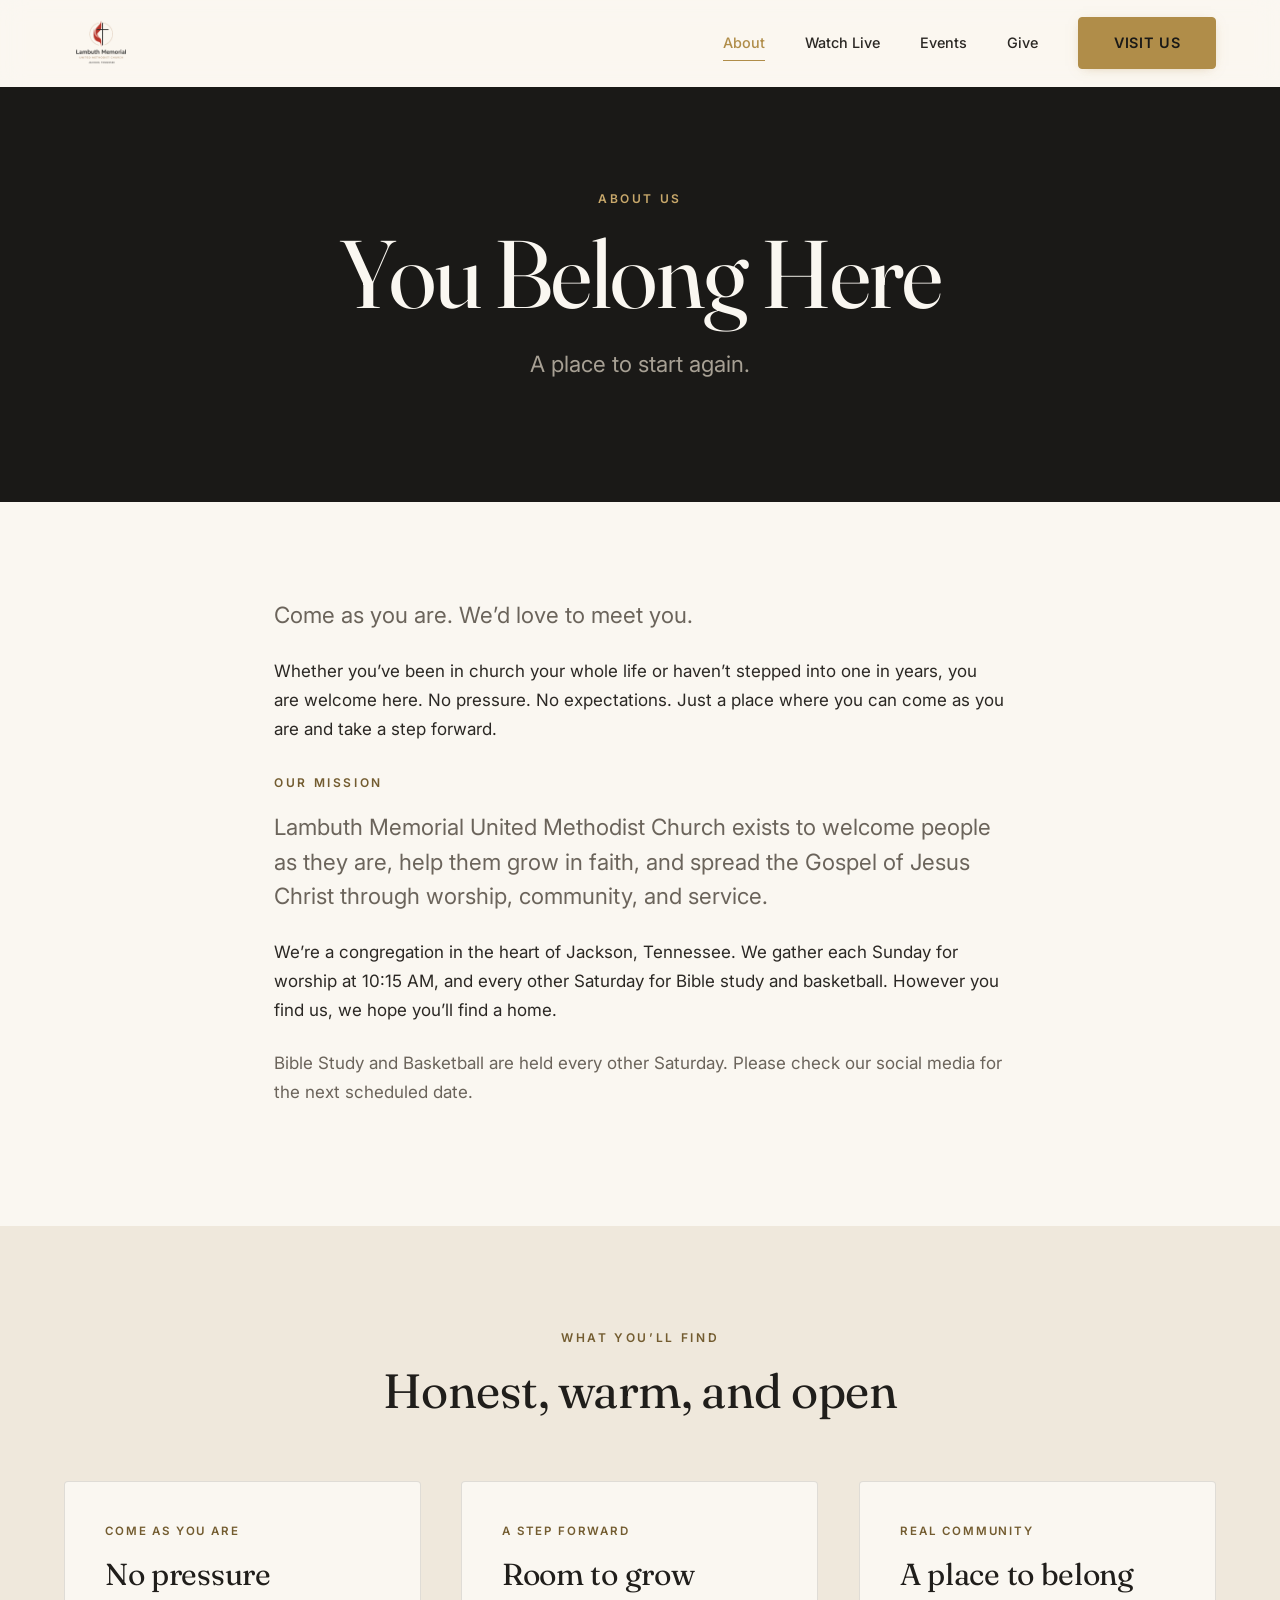
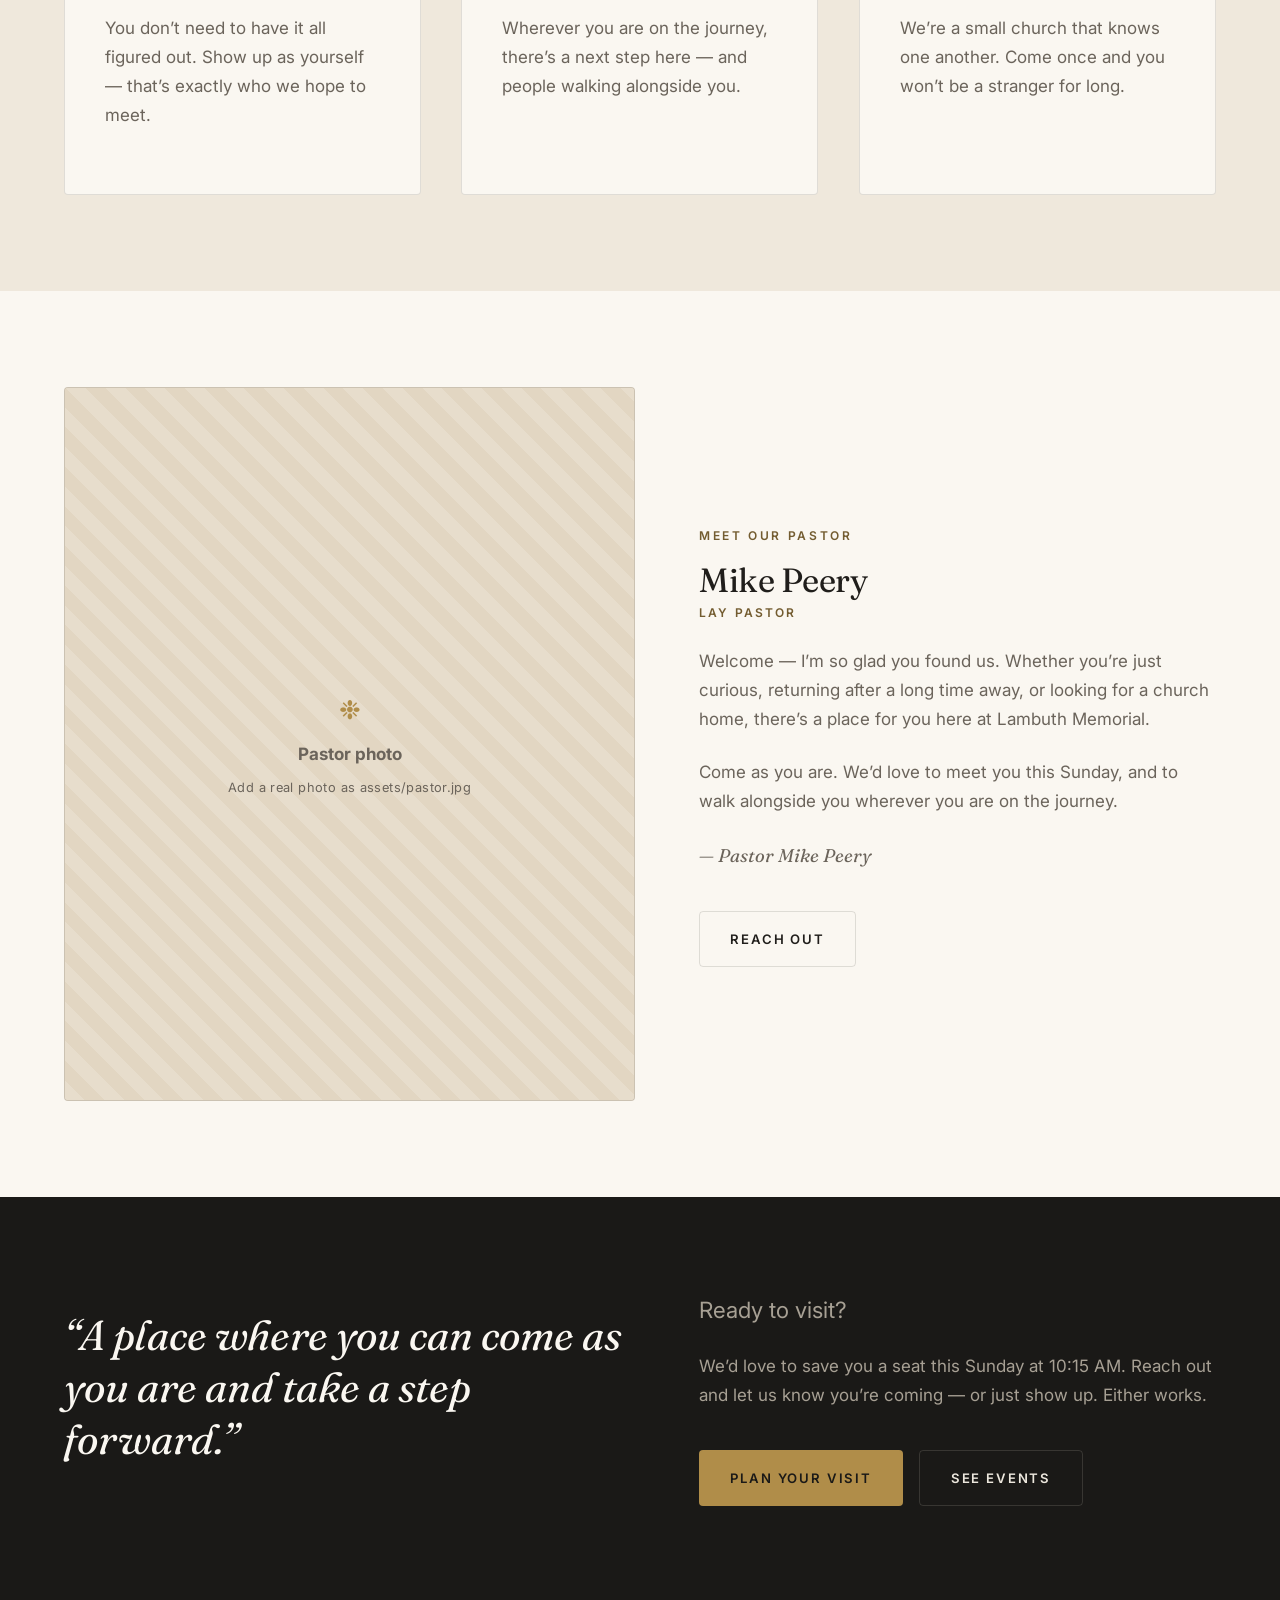
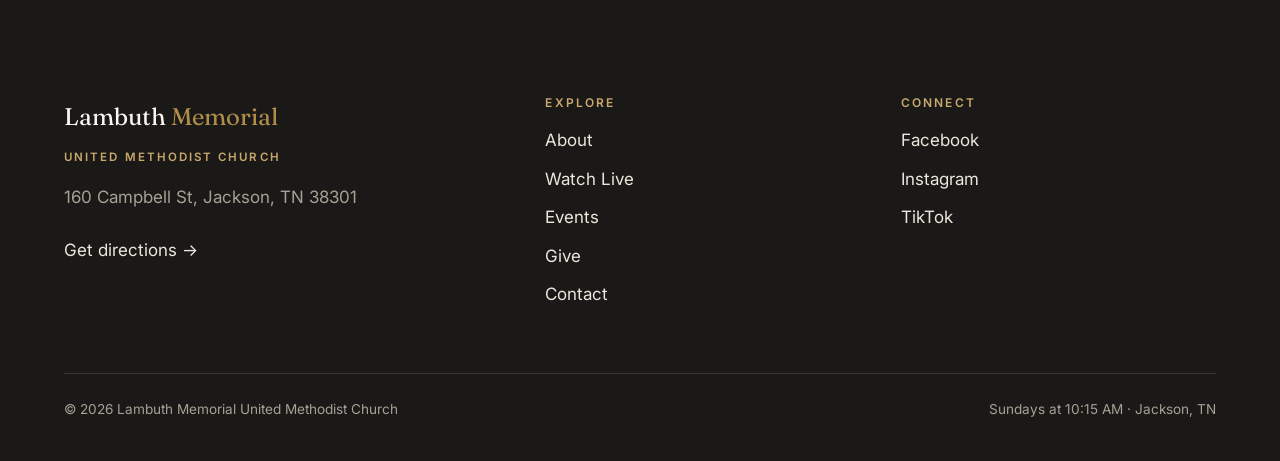
==== commit f13ec140: "Add Gospel-centered mission language (About mission statement, homepage welcome, SEO + JSON-LD descr" ====
--- a/about.html
+++ b/about.html
@@ -5,14 +5,14 @@
   <meta name="viewport" content="width=device-width, initial-scale=1.0" />
   <script>document.documentElement.classList.add("js");</script>
   <title>About — Lambuth Memorial United Methodist Church</title>
-  <meta name="description" content="About Lambuth Memorial United Methodist Church in Jackson, TN. A welcoming congregation where you can come as you are and take a step forward." />
+  <meta name="description" content="Lambuth Memorial UMC exists to welcome people, help them grow in faith, and spread the Gospel of Jesus Christ. Sunday worship at 10:15 AM in Jackson, TN." />
   <link rel="canonical" href="https://www.lambuthmemorialumc.com/about.html" />
 
   <!-- Open Graph (Facebook, Messenger, iMessage, LinkedIn, etc.) -->
   <meta property="og:type" content="website" />
   <meta property="og:site_name" content="Lambuth Memorial United Methodist Church" />
   <meta property="og:title" content="About — Lambuth Memorial United Methodist Church" />
-  <meta property="og:description" content="About Lambuth Memorial United Methodist Church in Jackson, TN. A welcoming congregation where you can come as you are and take a step forward." />
+  <meta property="og:description" content="Lambuth Memorial UMC exists to welcome people, help them grow in faith, and spread the Gospel of Jesus Christ. Sunday worship at 10:15 AM in Jackson, TN." />
   <meta property="og:url" content="https://www.lambuthmemorialumc.com/about.html" />
   <meta property="og:image" content="https://www.lambuthmemorialumc.com/assets/og-image.png" />
   <meta property="og:image:width" content="1200" />
@@ -23,7 +23,7 @@
   <!-- Twitter / X Card -->
   <meta name="twitter:card" content="summary_large_image" />
   <meta name="twitter:title" content="About — Lambuth Memorial United Methodist Church" />
-  <meta name="twitter:description" content="About Lambuth Memorial United Methodist Church in Jackson, TN. A welcoming congregation where you can come as you are and take a step forward." />
+  <meta name="twitter:description" content="Lambuth Memorial UMC exists to welcome people, help them grow in faith, and spread the Gospel of Jesus Christ. Sunday worship at 10:15 AM in Jackson, TN." />
   <meta name="twitter:image" content="https://www.lambuthmemorialumc.com/assets/og-image.png" />
 
   <link rel="preconnect" href="https://fonts.googleapis.com" />
@@ -79,10 +79,15 @@
           in years, you are welcome here. No pressure. No expectations. Just a place where you
           can come as you are and take a step forward.
         </p>
+        <span class="eyebrow" data-reveal>Our Mission</span>
+        <p class="lede" data-reveal data-reveal-delay="1">
+          Lambuth Memorial United Methodist Church exists to welcome people as they are, help them
+          grow in faith, and spread the Gospel of Jesus Christ through worship, community, and service.
+        </p>
         <p data-reveal data-reveal-delay="1">
-          Lambuth Memorial United Methodist Church is a congregation in the heart of Jackson, Tennessee.
-          We gather each Sunday for worship at 10:15 AM, and every other Saturday for
-          Bible study and basketball. However you find us, we hope you&rsquo;ll find a home.
+          We&rsquo;re a congregation in the heart of Jackson, Tennessee. We gather each Sunday for
+          worship at 10:15 AM, and every other Saturday for Bible study and basketball. However you
+          find us, we hope you&rsquo;ll find a home.
         </p>
         <p class="text-muted" data-reveal data-reveal-delay="1">
           Bible Study and Basketball are held every other Saturday. Please check our social
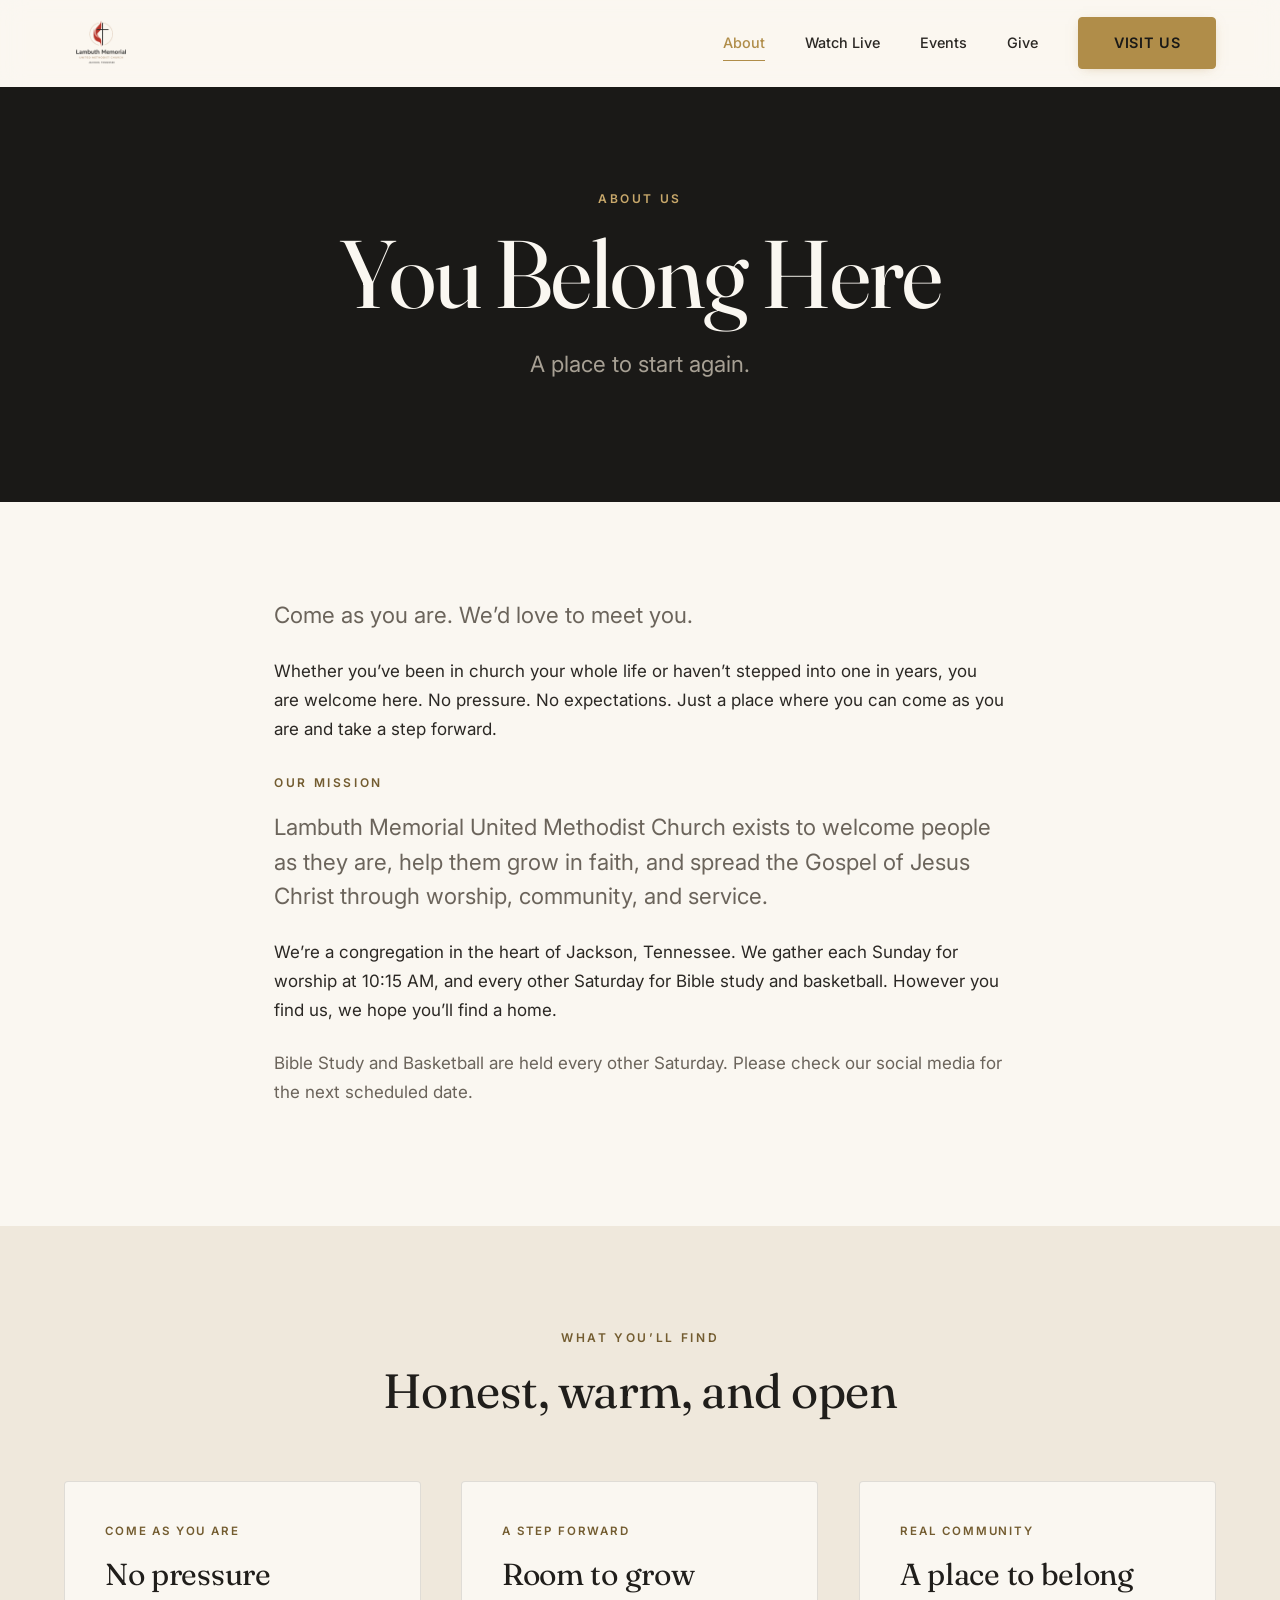
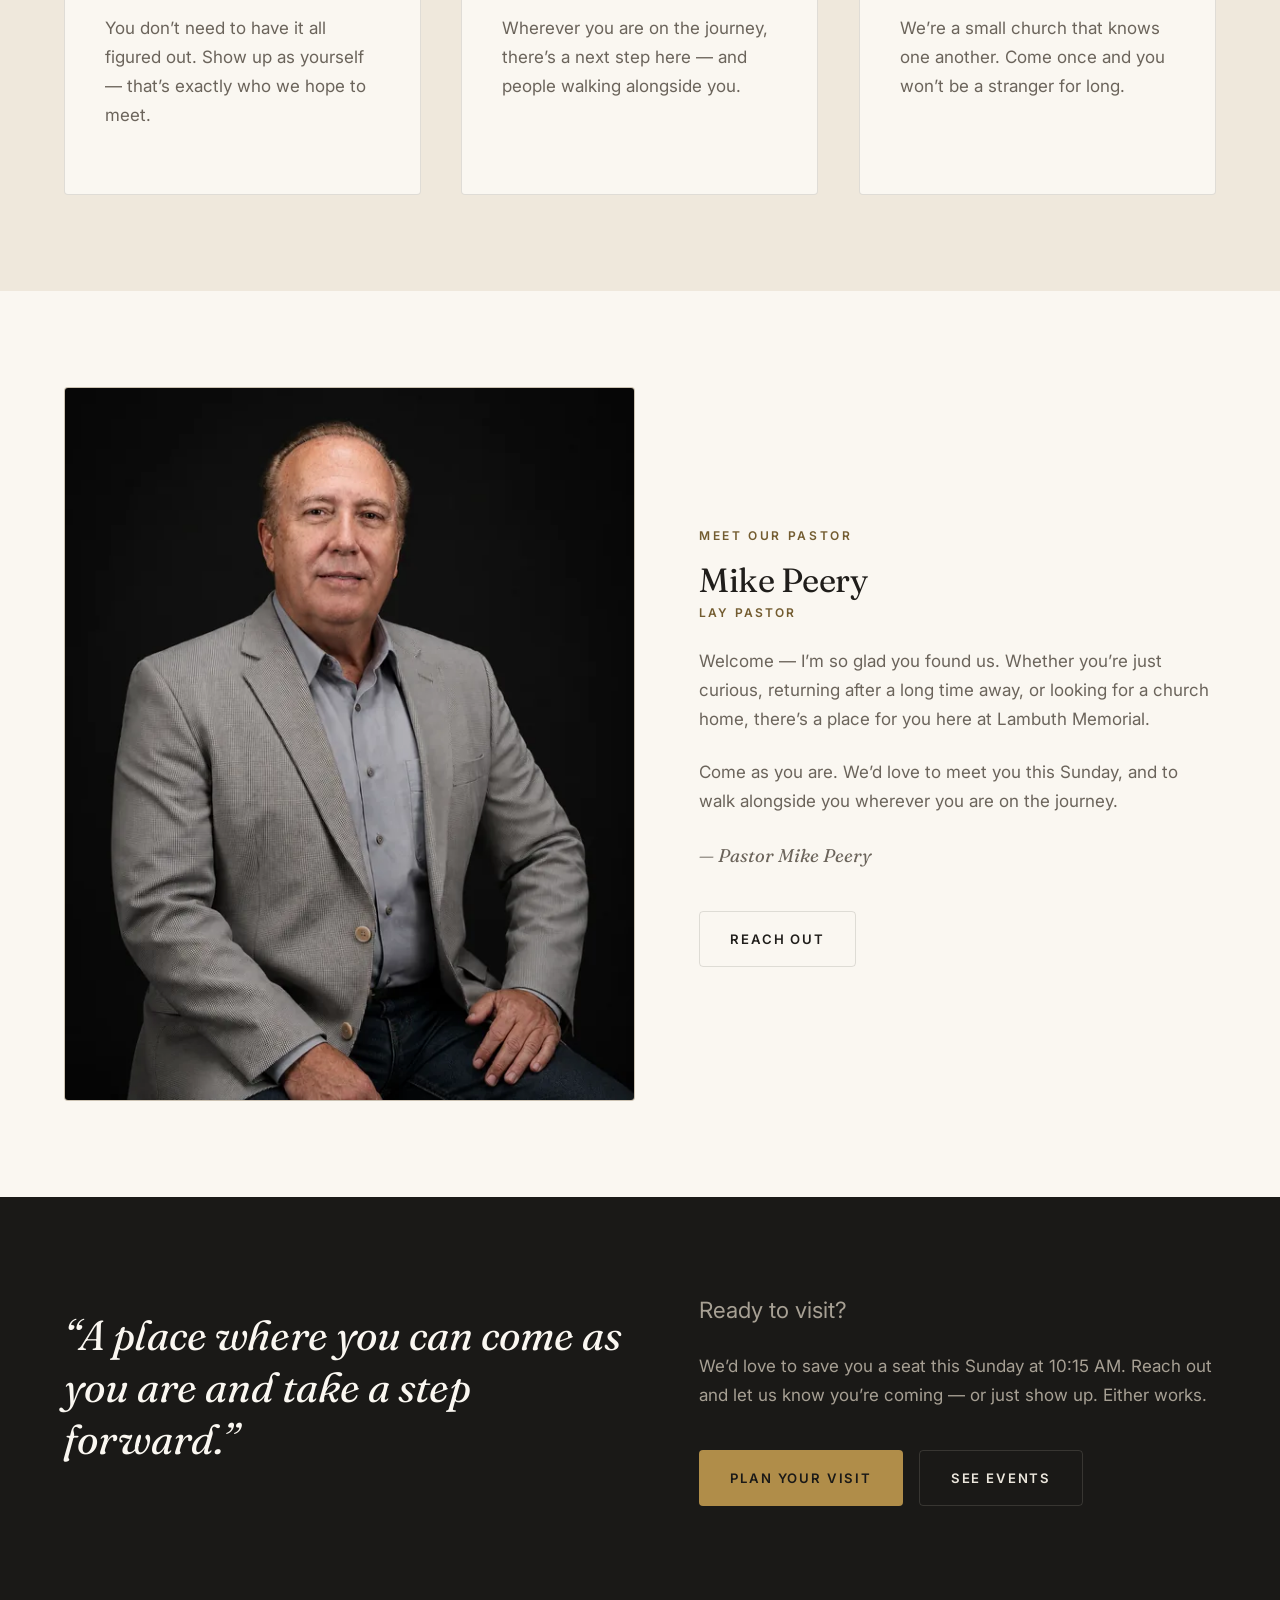
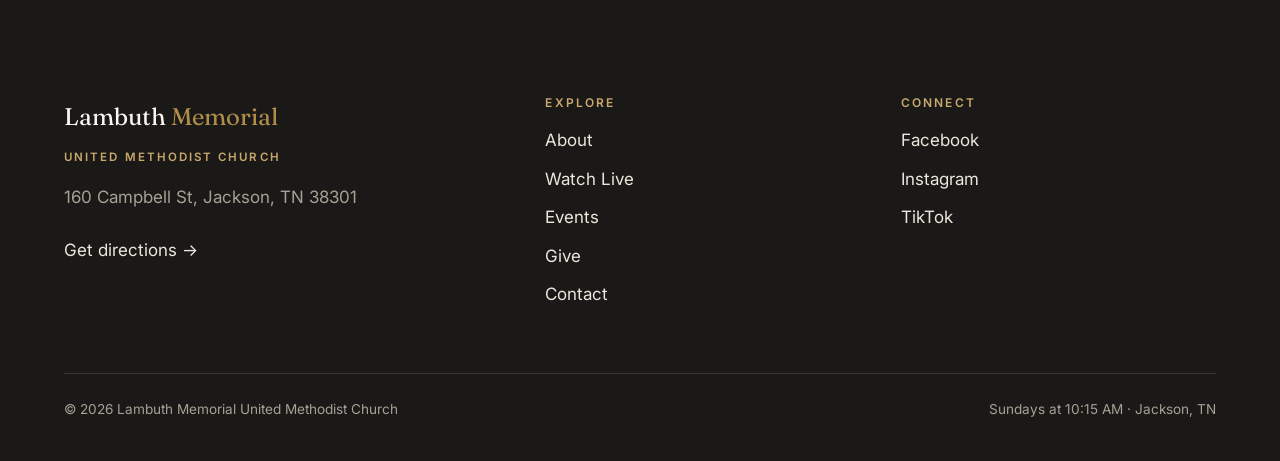
==== commit 17dc42e1: "Add Pastor Mike Peery photo to About (responsive webp/jpeg, lazy-loaded)" ====
--- a/about.html
+++ b/about.html
@@ -134,22 +134,27 @@
 
     <!-- PASTOR
          ============================================================
-         TO REPLACE WITH THE REAL PASTOR LATER:
-         1. Add a photo to the assets/ folder, e.g. assets/pastor.jpg
-         2. In the portrait below, delete the <div class="photo-slot">...</div>
-            and replace it with:
-              <img src="assets/pastor.jpg" alt="Pastor [Name]" />
-         3. Update the name, role, welcome paragraphs, and signature text.
+         Portrait: assets/pastor-mike-*.jpg / .webp (responsive srcset, 4:5).
+         To swap the photo later, replace those assets (keep the 4:5 ratio)
+         or update the <picture> srcset below. Update name/role/text as needed.
          ============================================================ -->
     <section class="section">
       <div class="container">
         <div class="split">
           <div class="pastor__portrait" data-reveal>
-            <div class="photo-slot">
-              <span class="photo-slot__icon">&#10057;</span>
-              <strong>Pastor photo</strong>
-              <small>Add a real photo as assets/pastor.jpg</small>
-            </div>
+            <picture>
+              <source
+                type="image/webp"
+                srcset="assets/pastor-mike-600.webp 600w, assets/pastor-mike-900.webp 900w, assets/pastor-mike-1122.webp 1122w"
+                sizes="(max-width: 860px) 88vw, 45vw" />
+              <img
+                src="assets/pastor-mike-900.jpg"
+                srcset="assets/pastor-mike-600.jpg 600w, assets/pastor-mike-900.jpg 900w, assets/pastor-mike-1122.jpg 1122w"
+                sizes="(max-width: 860px) 88vw, 45vw"
+                width="1122" height="1402"
+                loading="lazy" decoding="async"
+                alt="Pastor Mike Peery, Lay Pastor of Lambuth Memorial United Methodist Church." />
+            </picture>
           </div>
           <div data-reveal data-reveal-delay="1">
             <span class="eyebrow">Meet Our Pastor</span>
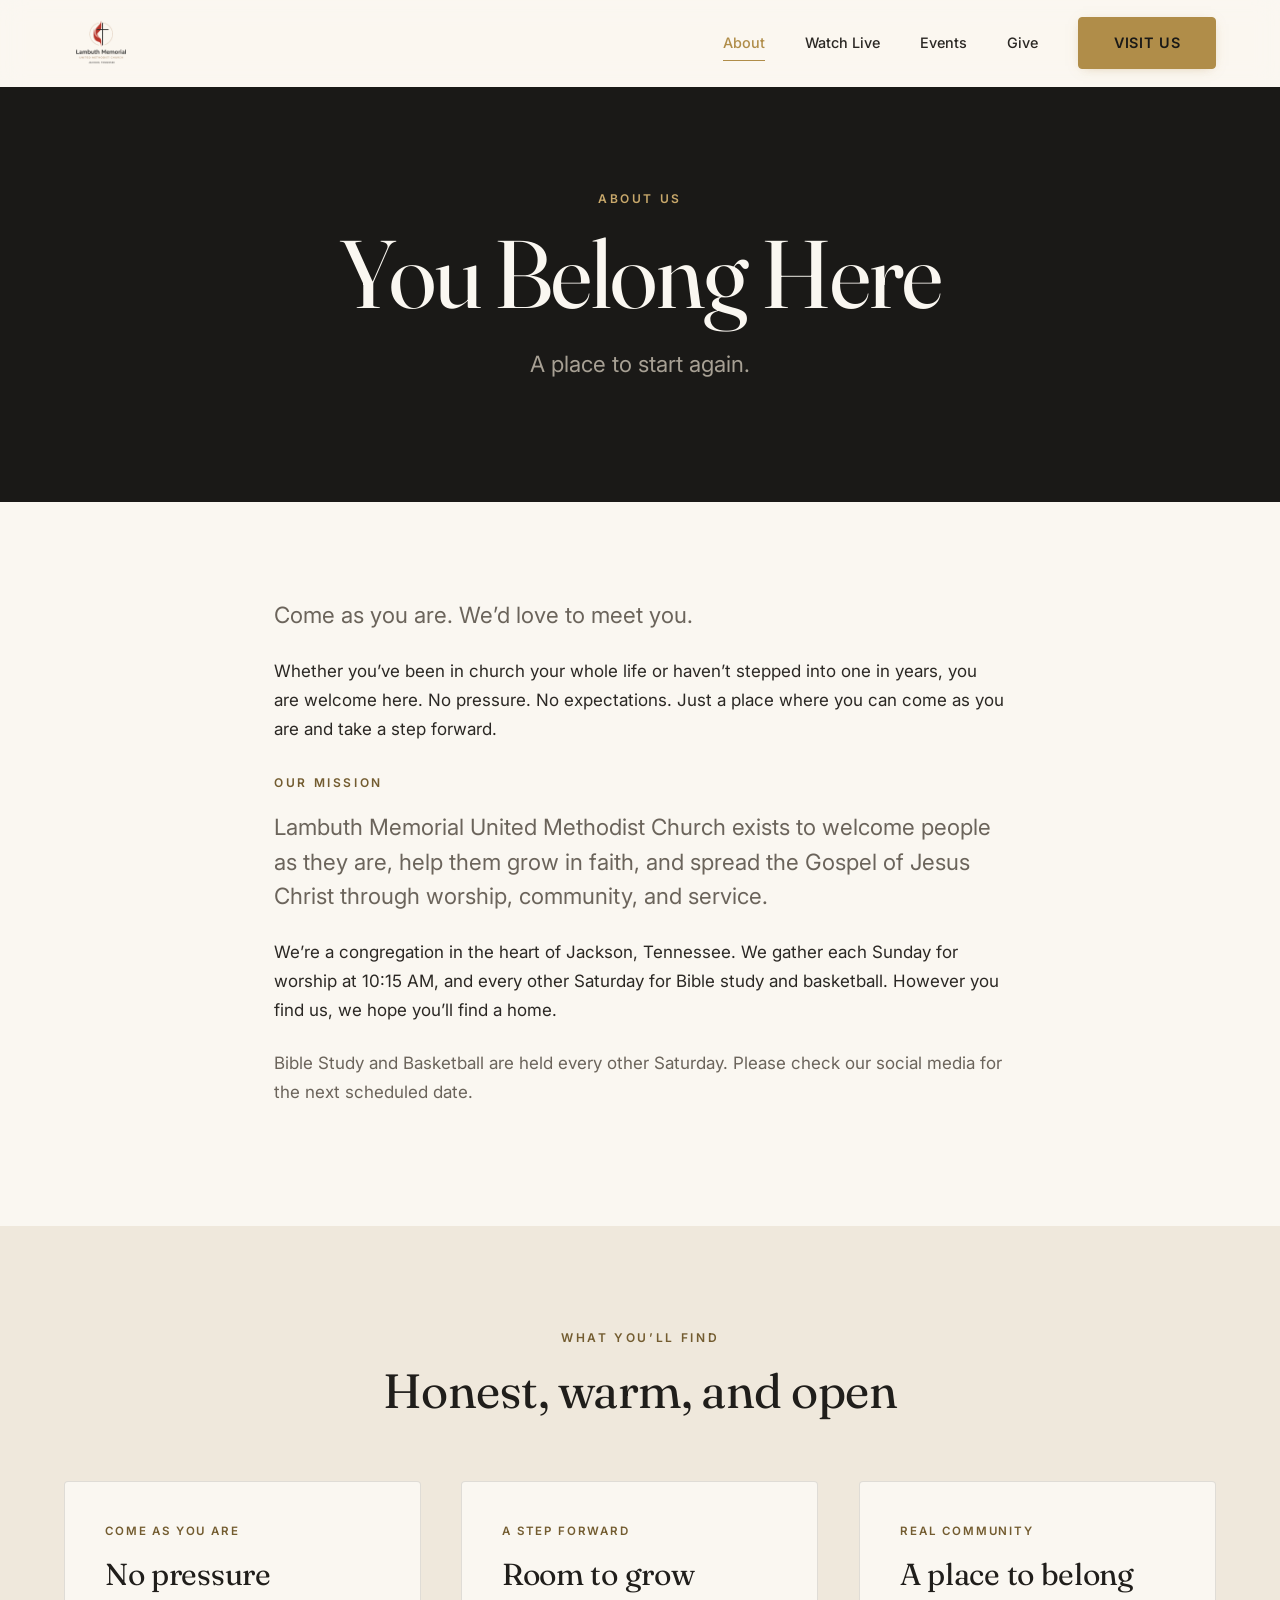
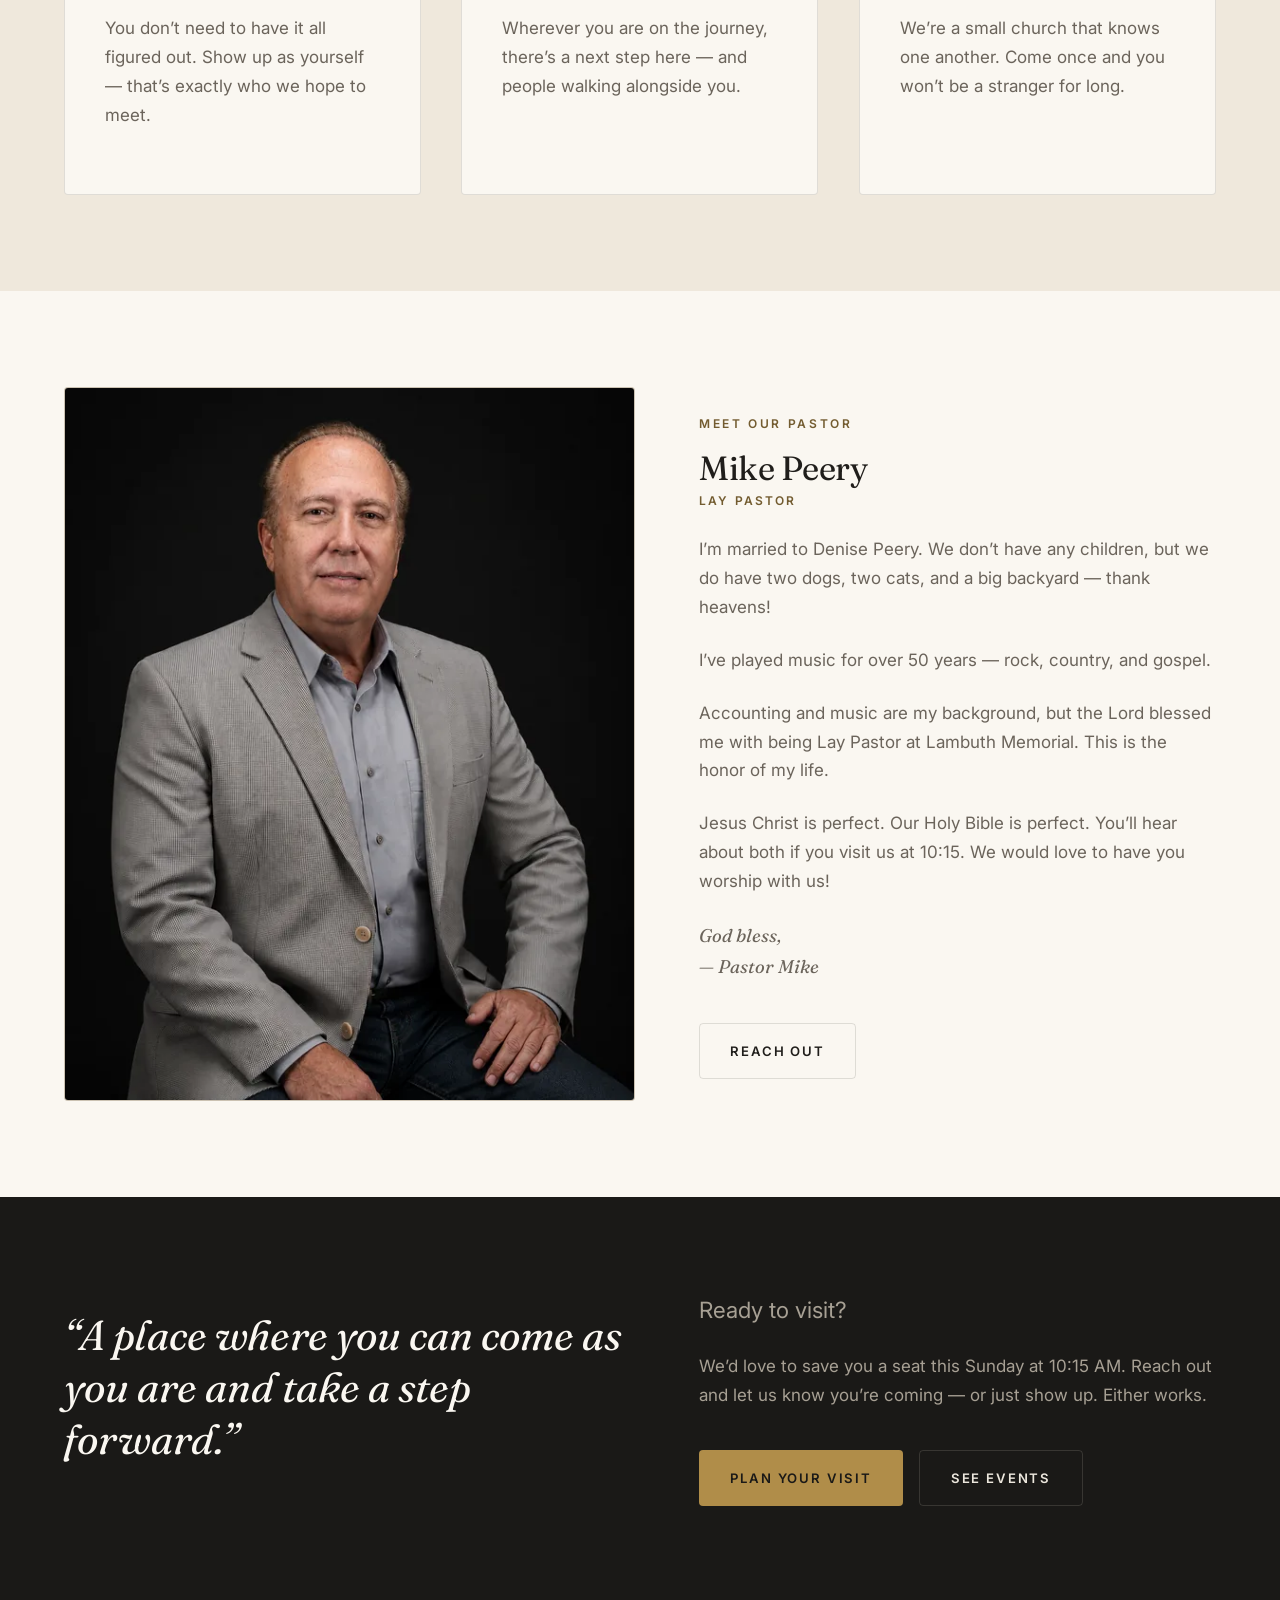
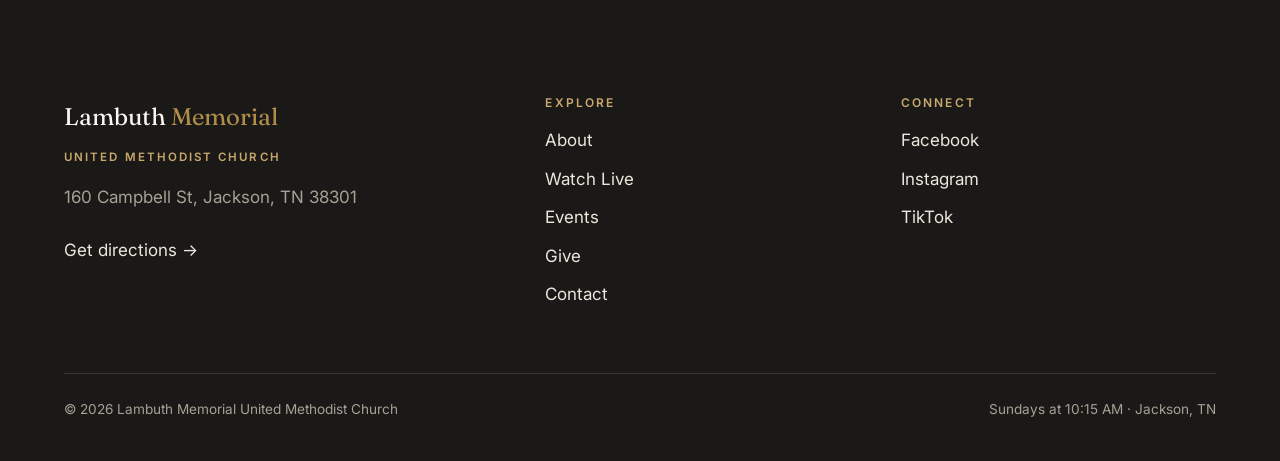
==== commit a9dfc7dc: "About: finalize Pastor Mike bio (his words, light grammar/flow edits)" ====
--- a/about.html
+++ b/about.html
@@ -8,7 +8,6 @@
   <meta name="description" content="Lambuth Memorial UMC exists to welcome people, help them grow in faith, and spread the Gospel of Jesus Christ. Sunday worship at 10:15 AM in Jackson, TN." />
   <link rel="canonical" href="https://www.lambuthmemorialumc.com/about.html" />
 
-  <!-- Open Graph (Facebook, Messenger, iMessage, LinkedIn, etc.) -->
   <meta property="og:type" content="website" />
   <meta property="og:site_name" content="Lambuth Memorial United Methodist Church" />
   <meta property="og:title" content="About — Lambuth Memorial United Methodist Church" />
@@ -20,7 +19,6 @@
   <meta property="og:image:alt" content="Lambuth Memorial United Methodist Church" />
   <meta property="og:locale" content="en_US" />
 
-  <!-- Twitter / X Card -->
   <meta name="twitter:card" content="summary_large_image" />
   <meta name="twitter:title" content="About — Lambuth Memorial United Methodist Church" />
   <meta name="twitter:description" content="Lambuth Memorial UMC exists to welcome people, help them grow in faith, and spread the Gospel of Jesus Christ. Sunday worship at 10:15 AM in Jackson, TN." />
@@ -59,7 +57,6 @@
   </header>
 
   <main id="main" tabindex="-1">
-    <!-- PAGE HERO -->
     <section class="section section--dark">
       <div class="container container--narrow center">
         <span class="eyebrow eyebrow--on-dark">About Us</span>
@@ -68,7 +65,6 @@
       </div>
     </section>
 
-    <!-- STORY -->
     <section class="section">
       <div class="container container--narrow">
         <p class="lede" data-reveal>
@@ -96,7 +92,6 @@
       </div>
     </section>
 
-    <!-- VALUES -->
     <section class="section section--beige">
       <div class="container">
         <div class="center" style="margin-bottom: var(--space-5);">
@@ -132,12 +127,6 @@
       </div>
     </section>
 
-    <!-- PASTOR
-         ============================================================
-         Portrait: assets/pastor-mike-*.jpg / .webp (responsive srcset, 4:5).
-         To swap the photo later, replace those assets (keep the 4:5 ratio)
-         or update the <picture> srcset below. Update name/role/text as needed.
-         ============================================================ -->
     <section class="section">
       <div class="container">
         <div class="split">
@@ -161,15 +150,21 @@
             <h2 class="pastor__name">Mike Peery</h2>
             <div class="pastor__role">Lay Pastor</div>
             <p class="text-muted">
-              Welcome — I&rsquo;m so glad you found us. Whether you&rsquo;re just curious,
-              returning after a long time away, or looking for a church home, there&rsquo;s
-              a place for you here at Lambuth Memorial.
-            </p>
-            <p class="text-muted">
-              Come as you are. We&rsquo;d love to meet you this Sunday, and to walk alongside
-              you wherever you are on the journey.
-            </p>
-            <p class="pastor__sign">— Pastor Mike Peery</p>
+              I&rsquo;m married to Denise Peery. We don&rsquo;t have any children, but we do
+              have two dogs, two cats, and a big backyard &mdash; thank heavens!
+            </p>
+            <p class="text-muted">
+              I&rsquo;ve played music for over 50 years &mdash; rock, country, and gospel.
+            </p>
+            <p class="text-muted">
+              Accounting and music are my background, but the Lord blessed me with being
+              Lay Pastor at Lambuth Memorial. This is the honor of my life.
+            </p>
+            <p class="text-muted">
+              Jesus Christ is perfect. Our Holy Bible is perfect. You&rsquo;ll hear about
+              both if you visit us at 10:15. We would love to have you worship with us!
+            </p>
+            <p class="pastor__sign">God bless,<br />&mdash; Pastor Mike</p>
             <div class="btn-row">
               <a href="contact.html" class="btn btn--outline">Reach Out</a>
             </div>
@@ -178,7 +173,6 @@
       </div>
     </section>
 
-    <!-- QUOTE -->
     <section class="section section--dark">
       <div class="container">
         <div class="split">
@@ -208,10 +202,10 @@
           <div class="footer__brand">Lambuth <span>Memorial</span></div>
           <p class="footer__umc">United Methodist Church</p>
           <p data-site="address">160 Campbell St, Jackson, TN 38301</p>
-          <p><a href="#" data-site="maps-link" target="_blank" rel="noopener">Get directions &rarr;</a></p>
+          <p><a href="#" data-site="maps-link" target="_blank" rel="noopener noreferrer">Get directions &rarr;</a></p>
         </div>
         <div>
-          <h4>Explore</h4>
+          <h2>Explore</h2>
           <nav class="footer__links">
             <a href="about.html">About</a>
             <a href="watch.html">Watch Live</a>
@@ -221,11 +215,11 @@
           </nav>
         </div>
         <div>
-          <h4>Connect</h4>
+          <h2>Connect</h2>
           <nav class="footer__links">
-            <a href="#" data-site="facebook" target="_blank" rel="noopener">Facebook</a>
-            <a href="#" data-site="instagram" target="_blank" rel="noopener">Instagram</a>
-            <a href="#" data-site="tiktok" target="_blank" rel="noopener">TikTok</a>
+            <a href="#" data-site="facebook" target="_blank" rel="noopener noreferrer">Facebook</a>
+            <a href="#" data-site="instagram" target="_blank" rel="noopener noreferrer">Instagram</a>
+            <a href="#" data-site="tiktok" target="_blank" rel="noopener noreferrer">TikTok</a>
           </nav>
         </div>
       </div>
--- a/css/styles.css
+++ b/css/styles.css
@@ -17,6 +17,8 @@
   --gold:          #b08d49;  /* bright gold: button fills + accents on dark backgrounds */
   --gold-soft:     #c8a86b;  /* light gold: accents on dark backgrounds */
   --gold-ink:      #735c30;  /* deep gold: small gold TEXT on light backgrounds (meets WCAG AA) */
+  --live-red:      #8f2c2c;  /* church red: LIVE button fill (white text = ~8:1 contrast, AA) */
+  --live-red-dot:  #cc3b34;  /* pulsing live dot — reads on both light and dark headers */
   --text:          #2b2824;
   --text-muted:    #6b645b;
   --text-muted-strong: #5f584f; /* muted text on beige/beige-deep strips (meets WCAG AA) */
@@ -350,9 +352,11 @@
 .hero__overlay {
   position: absolute;
   inset: 0;
+  /* Soft charcoal gradient: darker on the left (behind the text) so copy stays
+     highly readable, lighter on the right so the church photo shows through. */
   background:
-    linear-gradient(90deg, rgba(20,18,15,0.72) 0%, rgba(20,18,15,0.34) 52%, rgba(20,18,15,0.08) 100%),
-    linear-gradient(180deg, rgba(20,18,15,0.28) 0%, rgba(20,18,15,0.62) 100%);
+    linear-gradient(90deg, rgba(20,18,15,0.80) 0%, rgba(20,18,15,0.42) 52%, rgba(20,18,15,0.10) 100%),
+    linear-gradient(180deg, rgba(20,18,15,0.30) 0%, rgba(20,18,15,0.60) 100%);
 }
 .hero__inner {
   position: relative;
@@ -597,6 +601,135 @@
 .btn--sm { padding: 0.7rem 1.4rem; font-size: 0.75rem; }
 .btn--lg { padding: 1.15rem 2.4rem; font-size: 0.9rem; }
 
+/* Accessibility: guarantee a ~44px tap target on small buttons WITHOUT changing
+   their painted size. An invisible, centered overlay extends only the touch area
+   (it does not affect layout, spacing, or appearance). */
+.btn--sm { position: relative; }
+.btn--sm::after {
+  content: "";
+  position: absolute;
+  left: 0;
+  right: 0;
+  top: 50%;
+  transform: translateY(-50%);
+  height: 44px;
+  min-height: 100%;
+}
+
+/* Gentle prayer invitation under the closing call-to-action (dark section).
+   Understated text link — not a button — so it never competes with the
+   primary actions above it. */
+.cta-prayer {
+  margin: var(--space-4) auto 0;
+  max-width: 44ch;
+  font-size: 0.95rem;
+  line-height: 1.6;
+  color: var(--text-on-dark-muted);
+}
+.cta-prayer a {
+  color: var(--gold-soft);
+  text-decoration: none;
+  white-space: nowrap;
+  border-bottom: 1px solid transparent;
+  transition: border-color 0.2s var(--ease);
+}
+.cta-prayer a:hover { border-bottom-color: var(--gold-soft); }
+
+/* Balanced "Watch on YouTube / Watch on Facebook" controls below the player */
+.watch-actions {
+  display: flex;
+  align-items: center;
+  justify-content: center;
+  flex-wrap: wrap;
+  gap: var(--space-2);
+  margin-top: var(--space-3);
+}
+
+/* Small status pill above the player: live / upcoming / replay */
+.watch-status {
+  display: inline-flex;
+  align-items: center;
+  gap: 0.55rem;
+  margin: 0 0 var(--space-2);
+  font-size: 0.72rem;
+  font-weight: 600;
+  letter-spacing: 0.16em;
+  text-transform: uppercase;
+  color: var(--text-on-dark-muted);
+}
+.watch-status--live { color: #f0685f; }
+.watch-status--upcoming { color: var(--gold-soft); }
+.watch-status__dot {
+  width: 8px;
+  height: 8px;
+  border-radius: 50%;
+  background: currentColor;
+  box-shadow: 0 0 0 0 rgba(240, 104, 95, 0.55);
+  animation: watchPulse 1.8s ease-out infinite;
+}
+@keyframes watchPulse {
+  0% { box-shadow: 0 0 0 0 rgba(240, 104, 95, 0.5); }
+  70% { box-shadow: 0 0 0 9px rgba(240, 104, 95, 0); }
+  100% { box-shadow: 0 0 0 0 rgba(240, 104, 95, 0); }
+}
+
+/* --- "We're live" indicator (homepage CTA + nav) -----------------------
+   Appears only while a broadcast is actually live. Understated: a solid dot
+   with one slow, soft expanding ring — no flashing. The ring is purely
+   decorative and disappears under reduced-motion (global rule), leaving the
+   solid dot visible. */
+.live-dot {
+  display: inline-block;
+  position: relative;
+  width: 9px;
+  height: 9px;
+  margin-right: 0.55em;
+  border-radius: 50%;
+  background: var(--live-red-dot);
+  flex: 0 0 auto;
+  vertical-align: baseline;
+}
+.live-dot::after {
+  content: "";
+  position: absolute;
+  inset: 0;
+  border-radius: 50%;
+  background: var(--live-red-dot);
+  opacity: 0.55;
+  animation: liveDotPulse 2.4s ease-out infinite;
+}
+@keyframes liveDotPulse {
+  0%   { transform: scale(1);   opacity: 0.55; }
+  70%  { transform: scale(2.6); opacity: 0; }
+  100% { transform: scale(2.6); opacity: 0; }
+}
+
+/* Hero CTA in its live state: tasteful church red, white text (AA contrast) */
+.btn--live {
+  background: var(--live-red);
+  border-color: var(--live-red);
+  color: #fff;
+  display: inline-flex;
+  align-items: center;
+  justify-content: center;
+}
+.btn--live:hover {
+  background: #7c2626;
+  border-color: #7c2626;
+  color: #fff;
+}
+.btn--live .live-dot,
+.btn--live .live-dot::after {
+  background: #fff;   /* white dot reads cleanly on the red fill */
+}
+
+/* Nav "Watch Live" -> "Live": keep the normal nav text colour (good contrast
+   in both the transparent and scrolled header states); only add the red dot. */
+.nav a.nav-live {
+  display: inline-flex;
+  align-items: center;
+}
+
 /* ---------- Give / donation widget ---------- */
 .give-card {
   background: var(--white-warm);
@@ -907,7 +1040,9 @@
   color: var(--gold-soft);
   margin: -0.4rem 0 var(--space-2);
 }
-.footer h4 {
+/* Footer column headings. Rendered as <h2> for a valid heading outline;
+   this rule keeps their original small, uppercase, gold appearance. */
+.footer h2 {
   font-family: var(--font-sans);
   font-size: 0.75rem;
   font-weight: 600;
@@ -948,6 +1083,15 @@
   top: var(--space-2);
   outline: 2px solid var(--gold-soft);
   outline-offset: 2px;
+}
+
+/* Branded keyboard-focus indicator (gold). Only shows for keyboard users
+   (:focus-visible), so mouse clicks look unchanged. Element-specific focus
+   styles above (form fields, address links, skip link) are more specific and
+   keep their own treatment. */
+:focus-visible {
+  outline: 2px solid var(--gold);
+  outline-offset: 3px;
 }
 
 /* ---------- Scroll reveal ---------- */
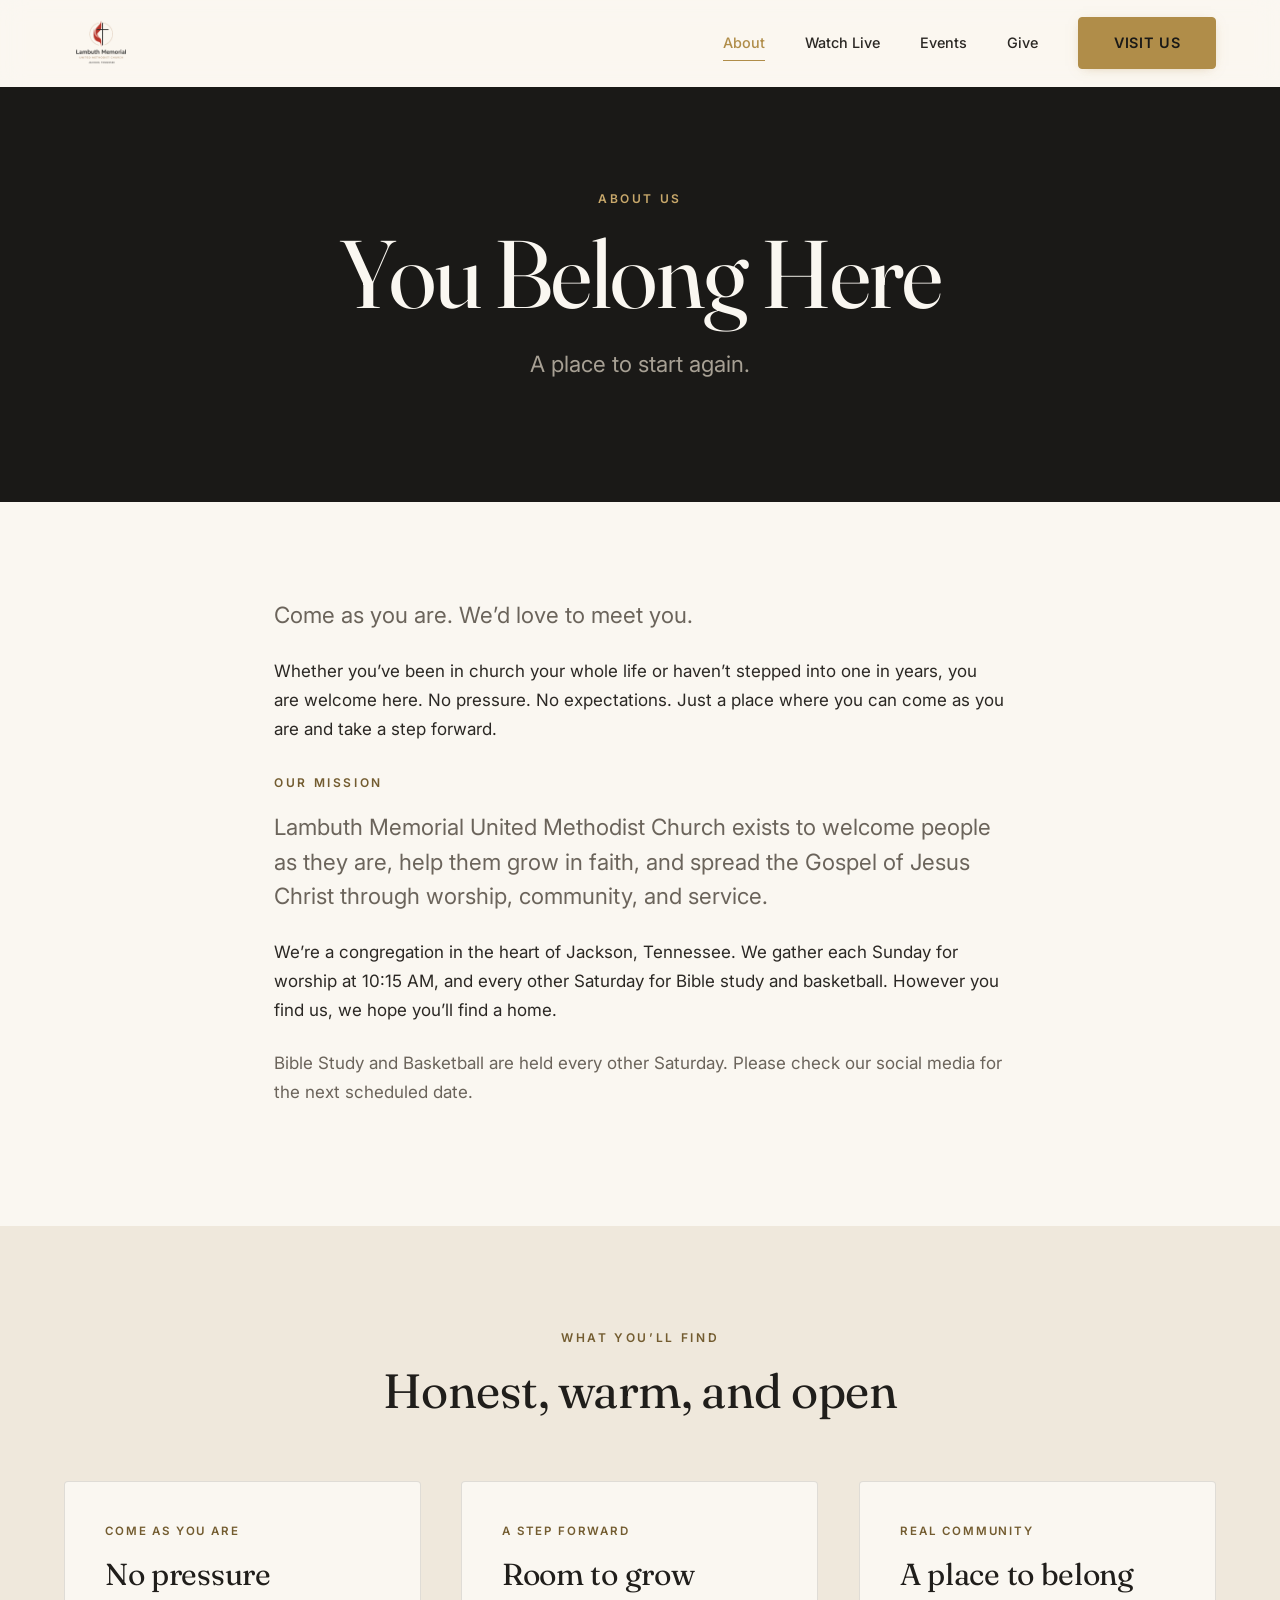
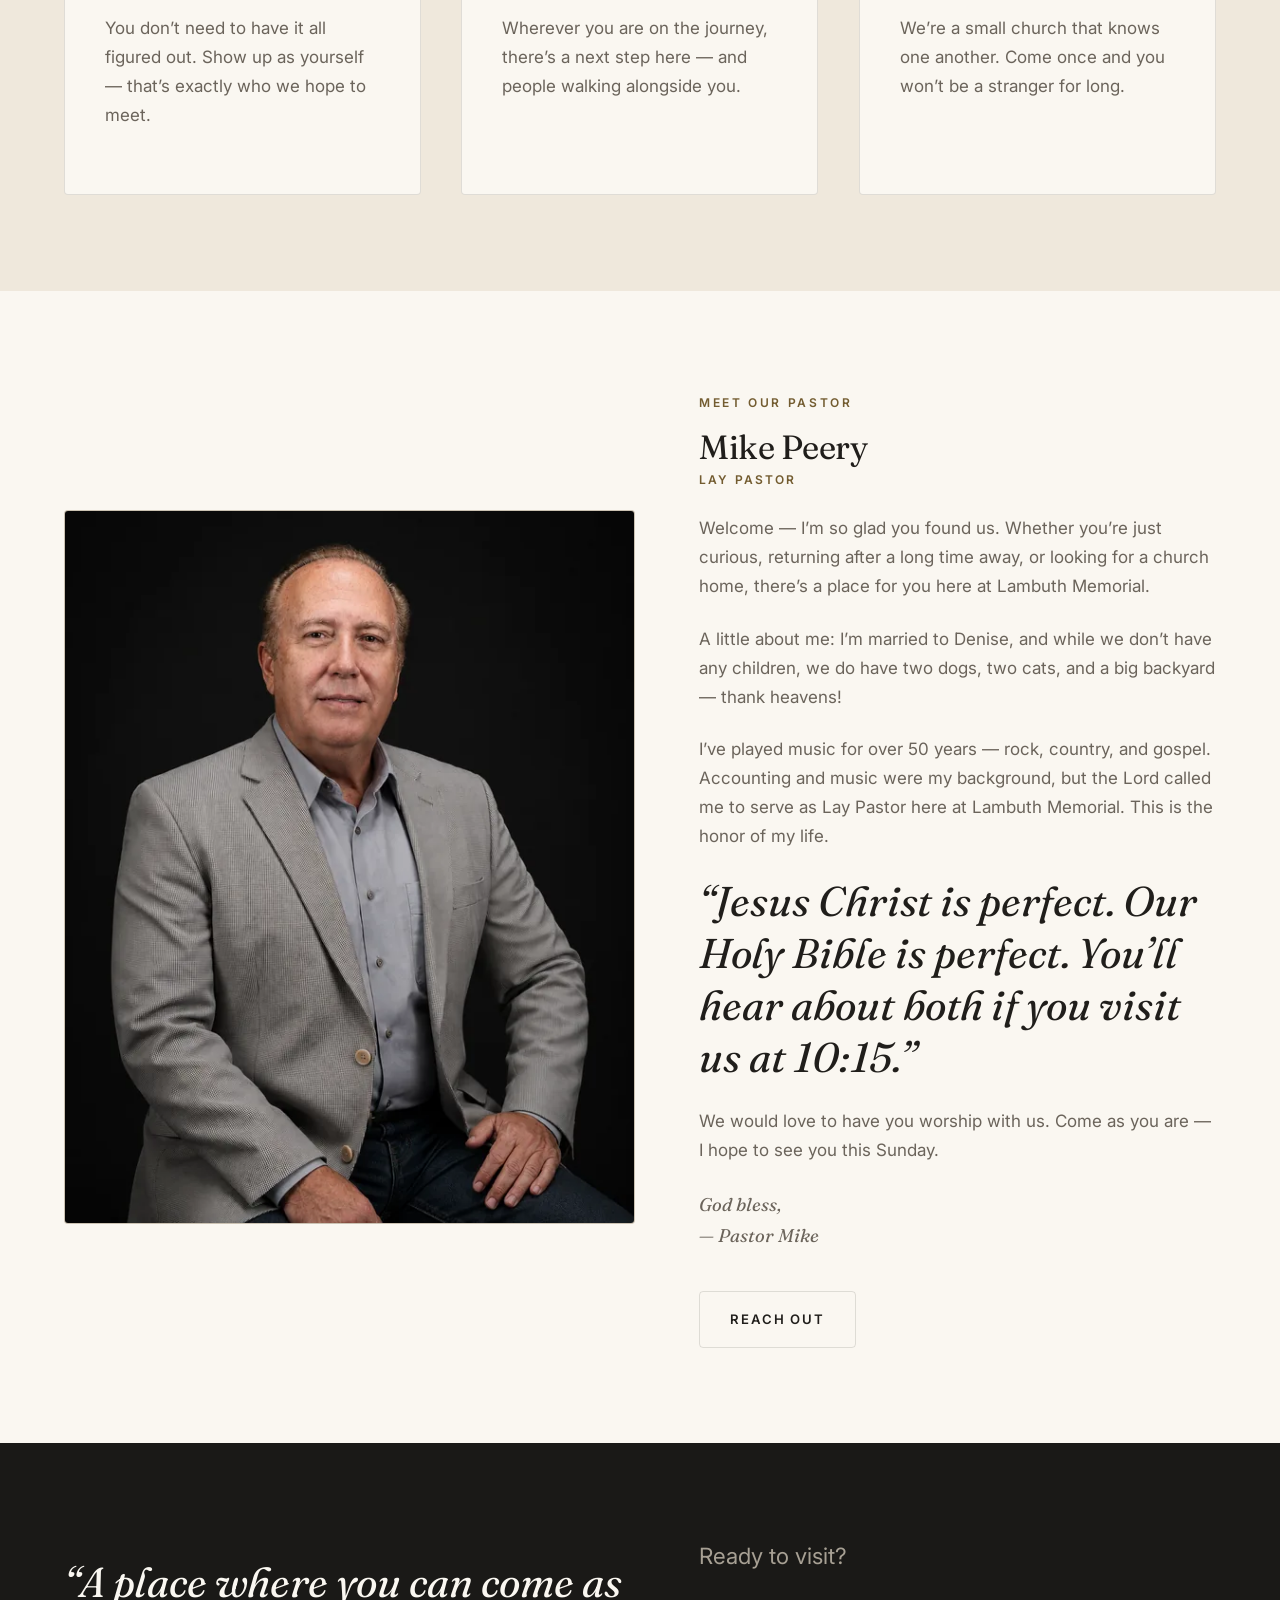
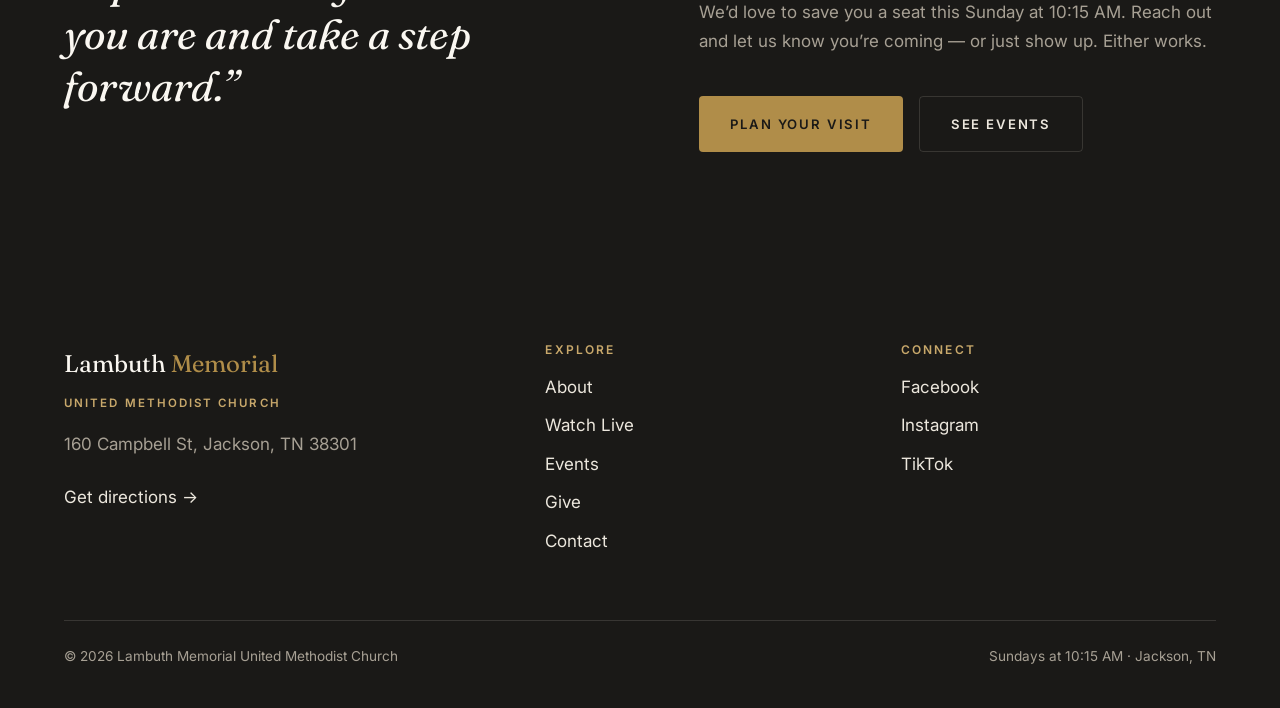
==== commit 771a1c15: "About: blend warm intro with Pastor Mike's own words; feature faith line as pull quote" ====
--- a/about.html
+++ b/about.html
@@ -150,19 +150,26 @@
             <h2 class="pastor__name">Mike Peery</h2>
             <div class="pastor__role">Lay Pastor</div>
             <p class="text-muted">
-              I&rsquo;m married to Denise Peery. We don&rsquo;t have any children, but we do
-              have two dogs, two cats, and a big backyard &mdash; thank heavens!
+              Welcome &mdash; I&rsquo;m so glad you found us. Whether you&rsquo;re just curious,
+              returning after a long time away, or looking for a church home, there&rsquo;s
+              a place for you here at Lambuth Memorial.
+            </p>
+            <p class="text-muted">
+              A little about me: I&rsquo;m married to Denise, and while we don&rsquo;t have any
+              children, we do have two dogs, two cats, and a big backyard &mdash; thank heavens!
             </p>
             <p class="text-muted">
               I&rsquo;ve played music for over 50 years &mdash; rock, country, and gospel.
-            </p>
-            <p class="text-muted">
-              Accounting and music are my background, but the Lord blessed me with being
-              Lay Pastor at Lambuth Memorial. This is the honor of my life.
-            </p>
-            <p class="text-muted">
-              Jesus Christ is perfect. Our Holy Bible is perfect. You&rsquo;ll hear about
-              both if you visit us at 10:15. We would love to have you worship with us!
+              Accounting and music were my background, but the Lord called me to serve as
+              Lay Pastor here at Lambuth Memorial. This is the honor of my life.
+            </p>
+            <p class="pull">
+              &ldquo;Jesus Christ is perfect. Our Holy Bible is perfect. You&rsquo;ll hear
+              about both if you visit us at 10:15.&rdquo;
+            </p>
+            <p class="text-muted">
+              We would love to have you worship with us. Come as you are &mdash; I hope to
+              see you this Sunday.
             </p>
             <p class="pastor__sign">God bless,<br />&mdash; Pastor Mike</p>
             <div class="btn-row">
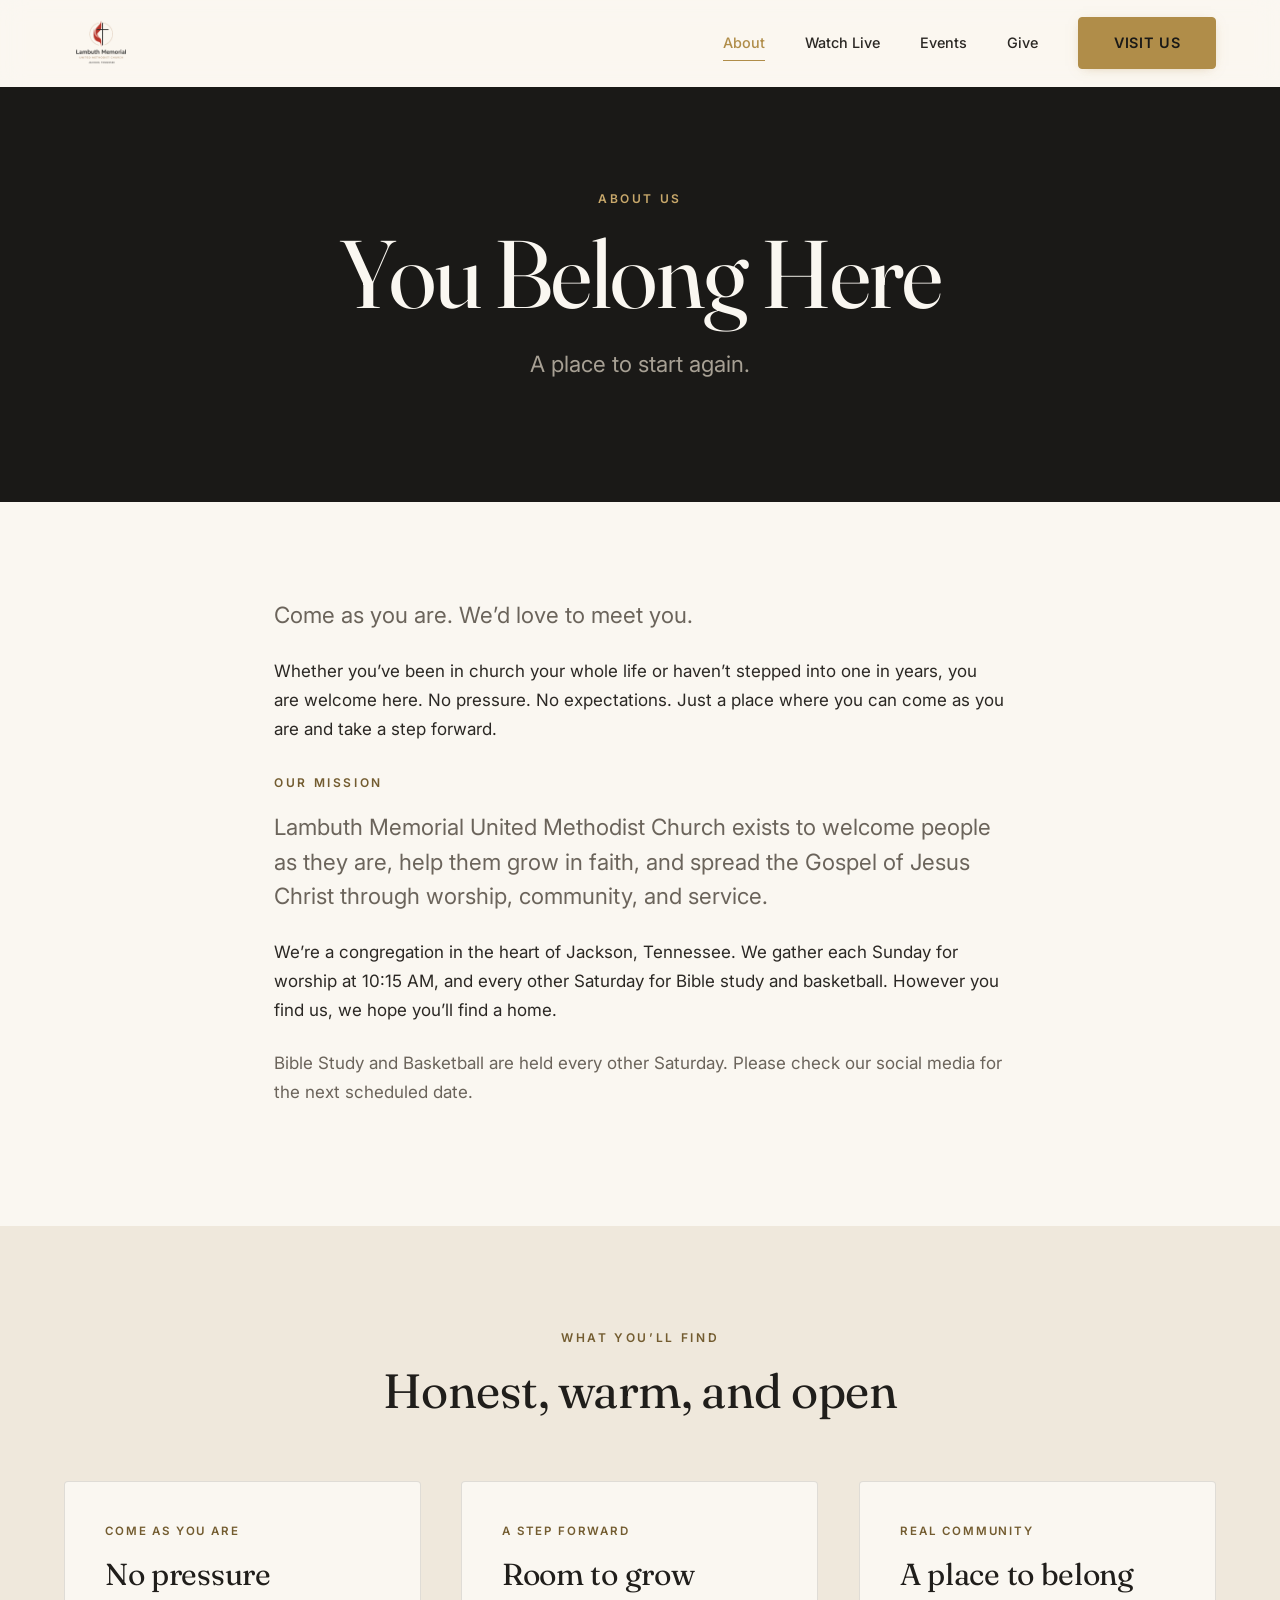
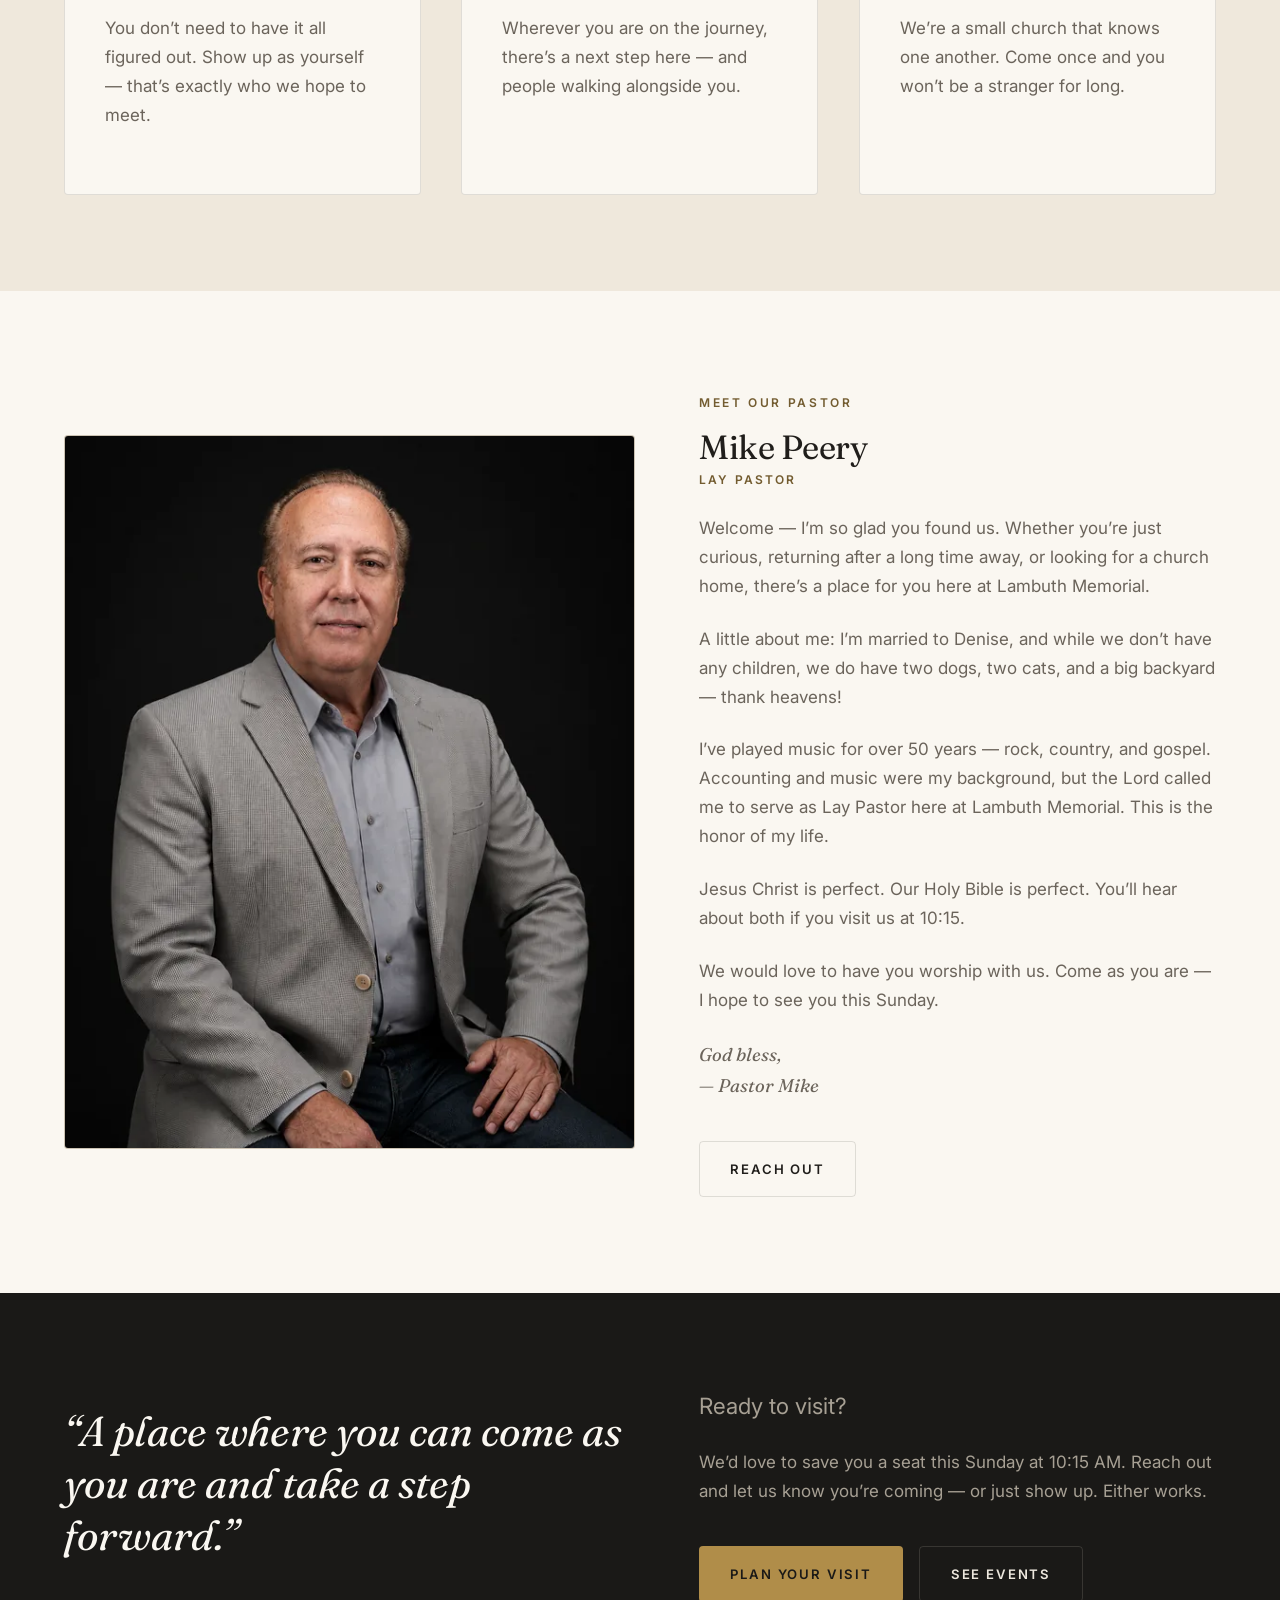
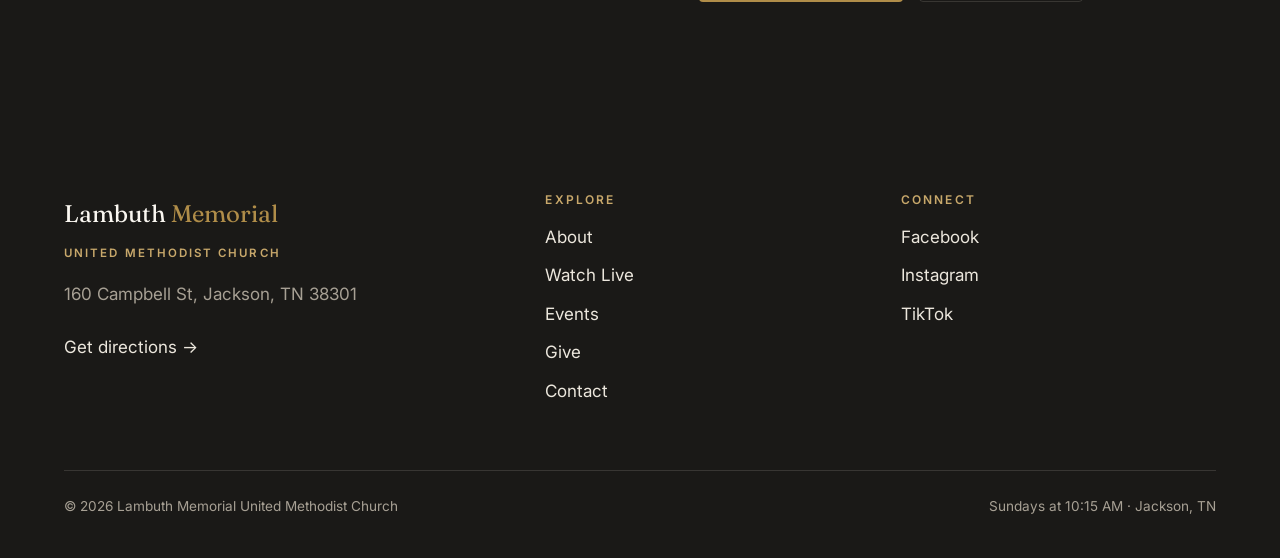
==== commit 75aa4328: "About: remove pull-quote styling from faith line; uniform body text" ====
--- a/about.html
+++ b/about.html
@@ -163,9 +163,9 @@
               Accounting and music were my background, but the Lord called me to serve as
               Lay Pastor here at Lambuth Memorial. This is the honor of my life.
             </p>
-            <p class="pull">
-              &ldquo;Jesus Christ is perfect. Our Holy Bible is perfect. You&rsquo;ll hear
-              about both if you visit us at 10:15.&rdquo;
+            <p class="text-muted">
+              Jesus Christ is perfect. Our Holy Bible is perfect. You&rsquo;ll hear about
+              both if you visit us at 10:15.
             </p>
             <p class="text-muted">
               We would love to have you worship with us. Come as you are &mdash; I hope to
